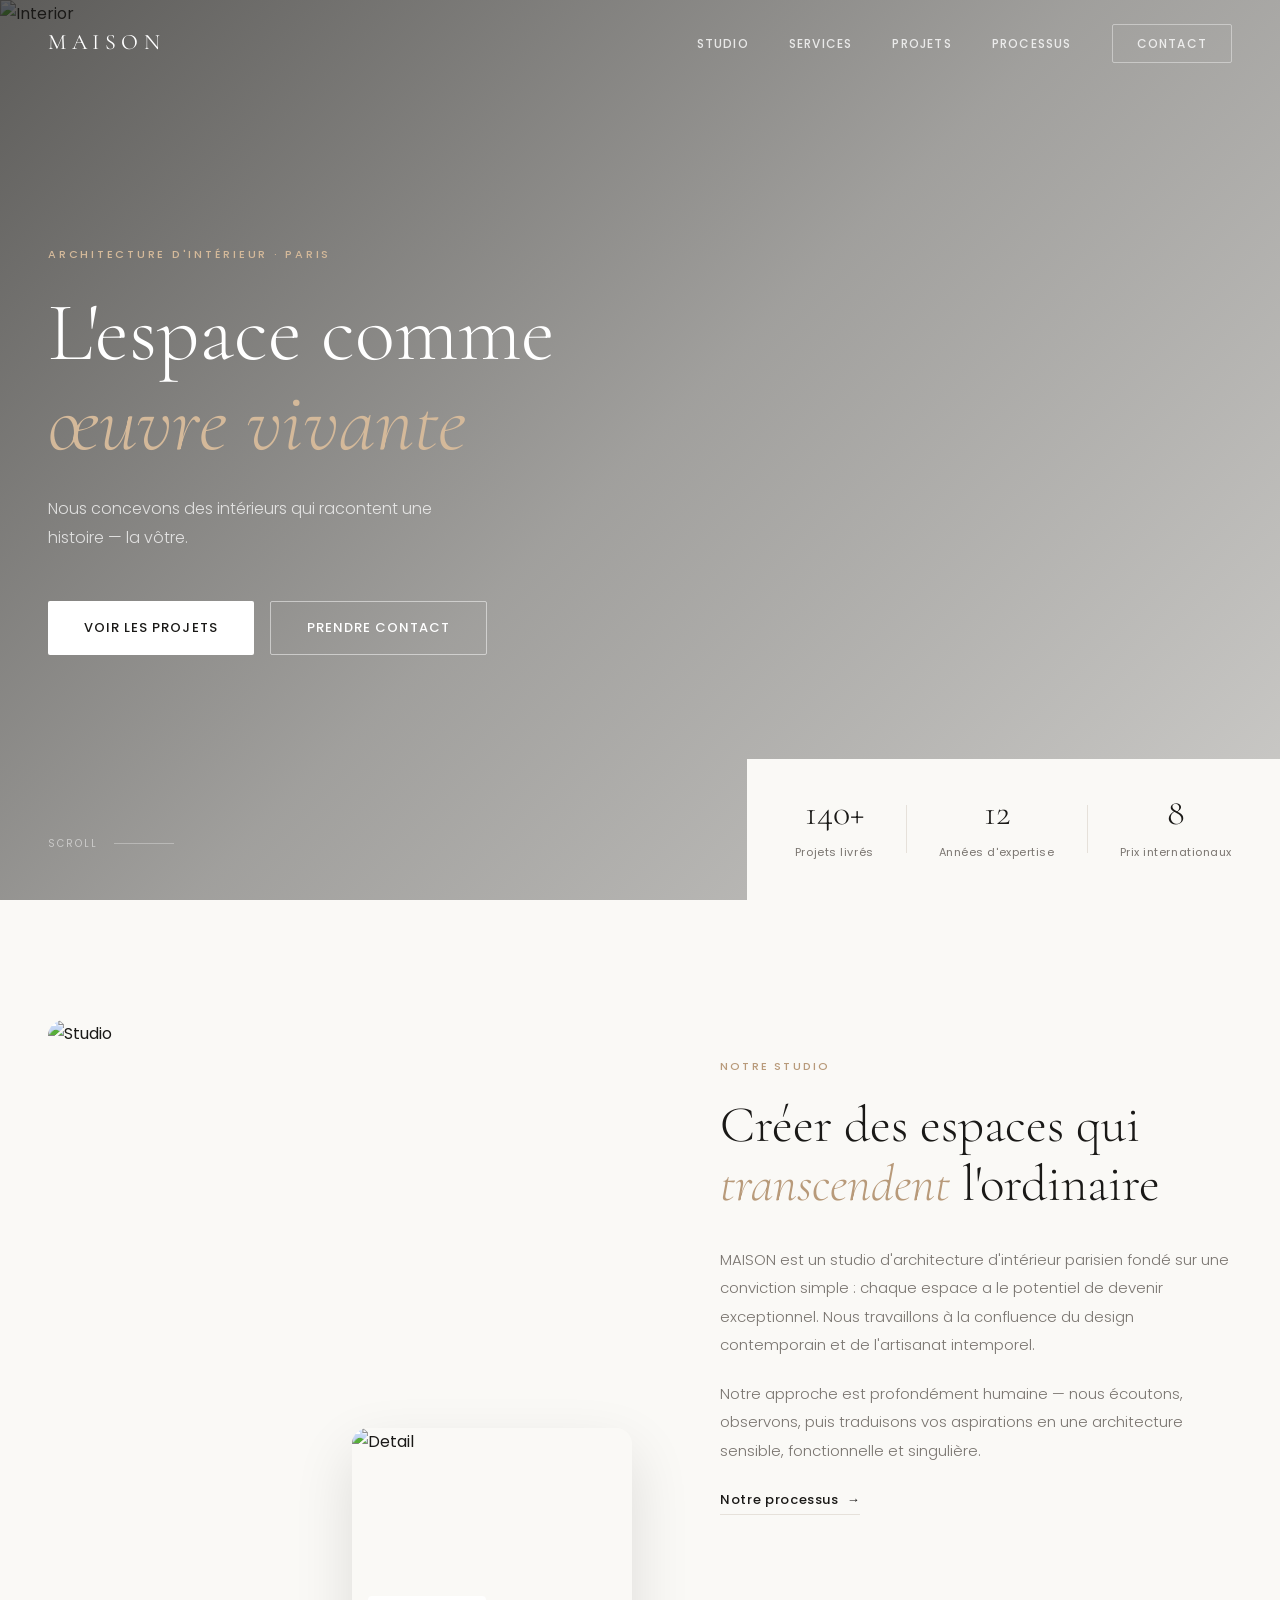
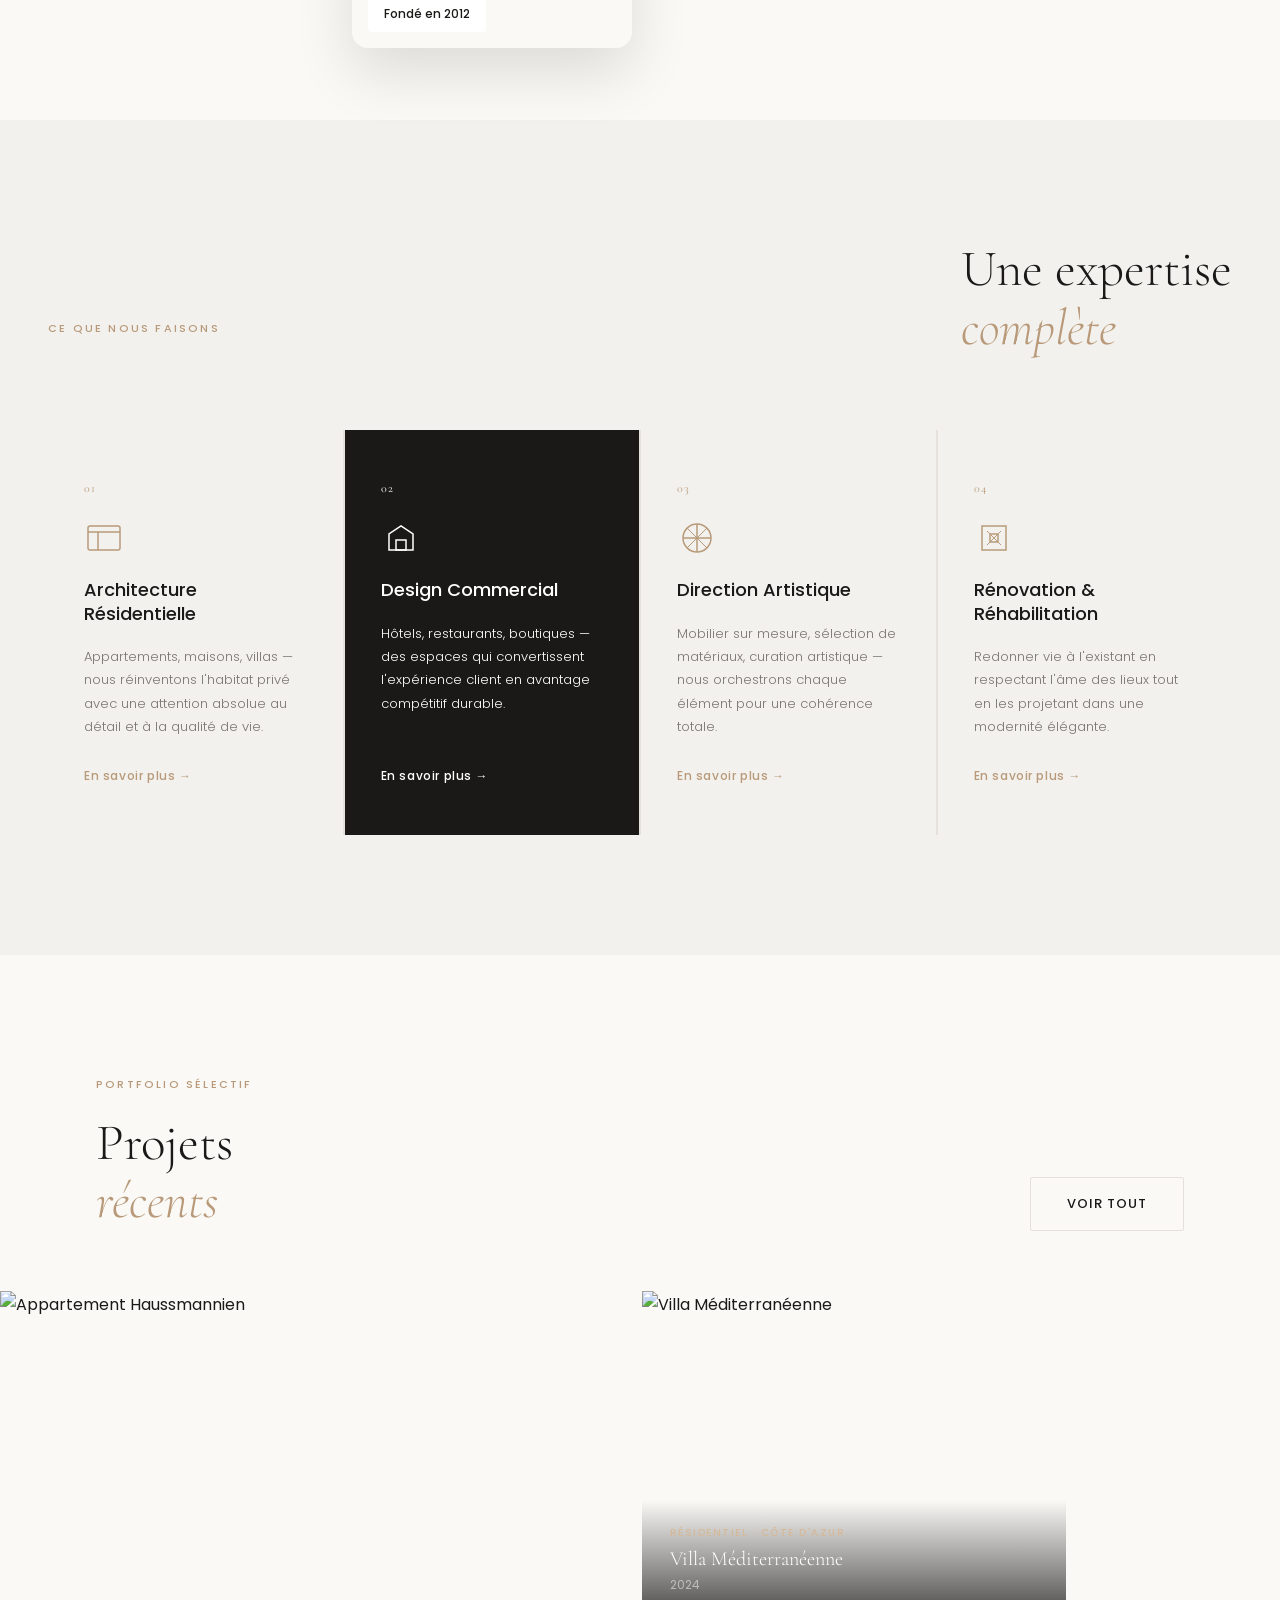
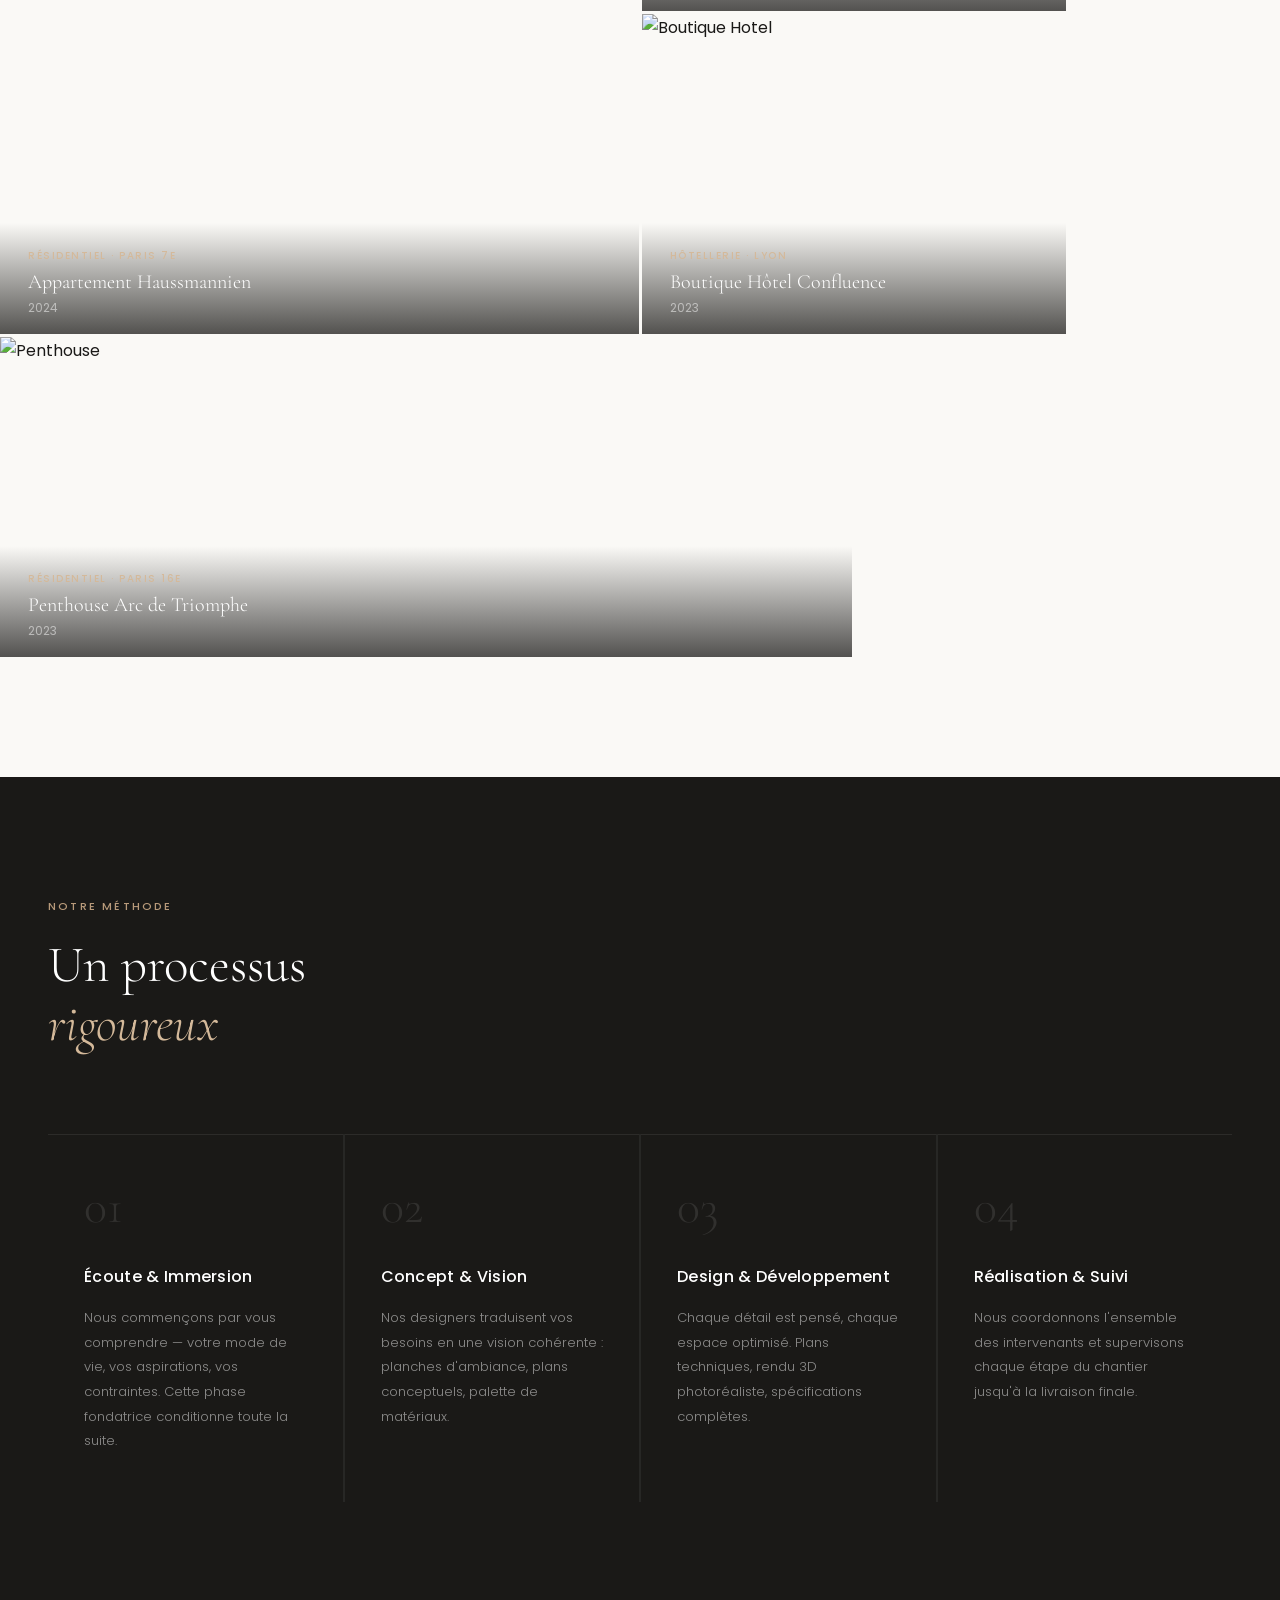
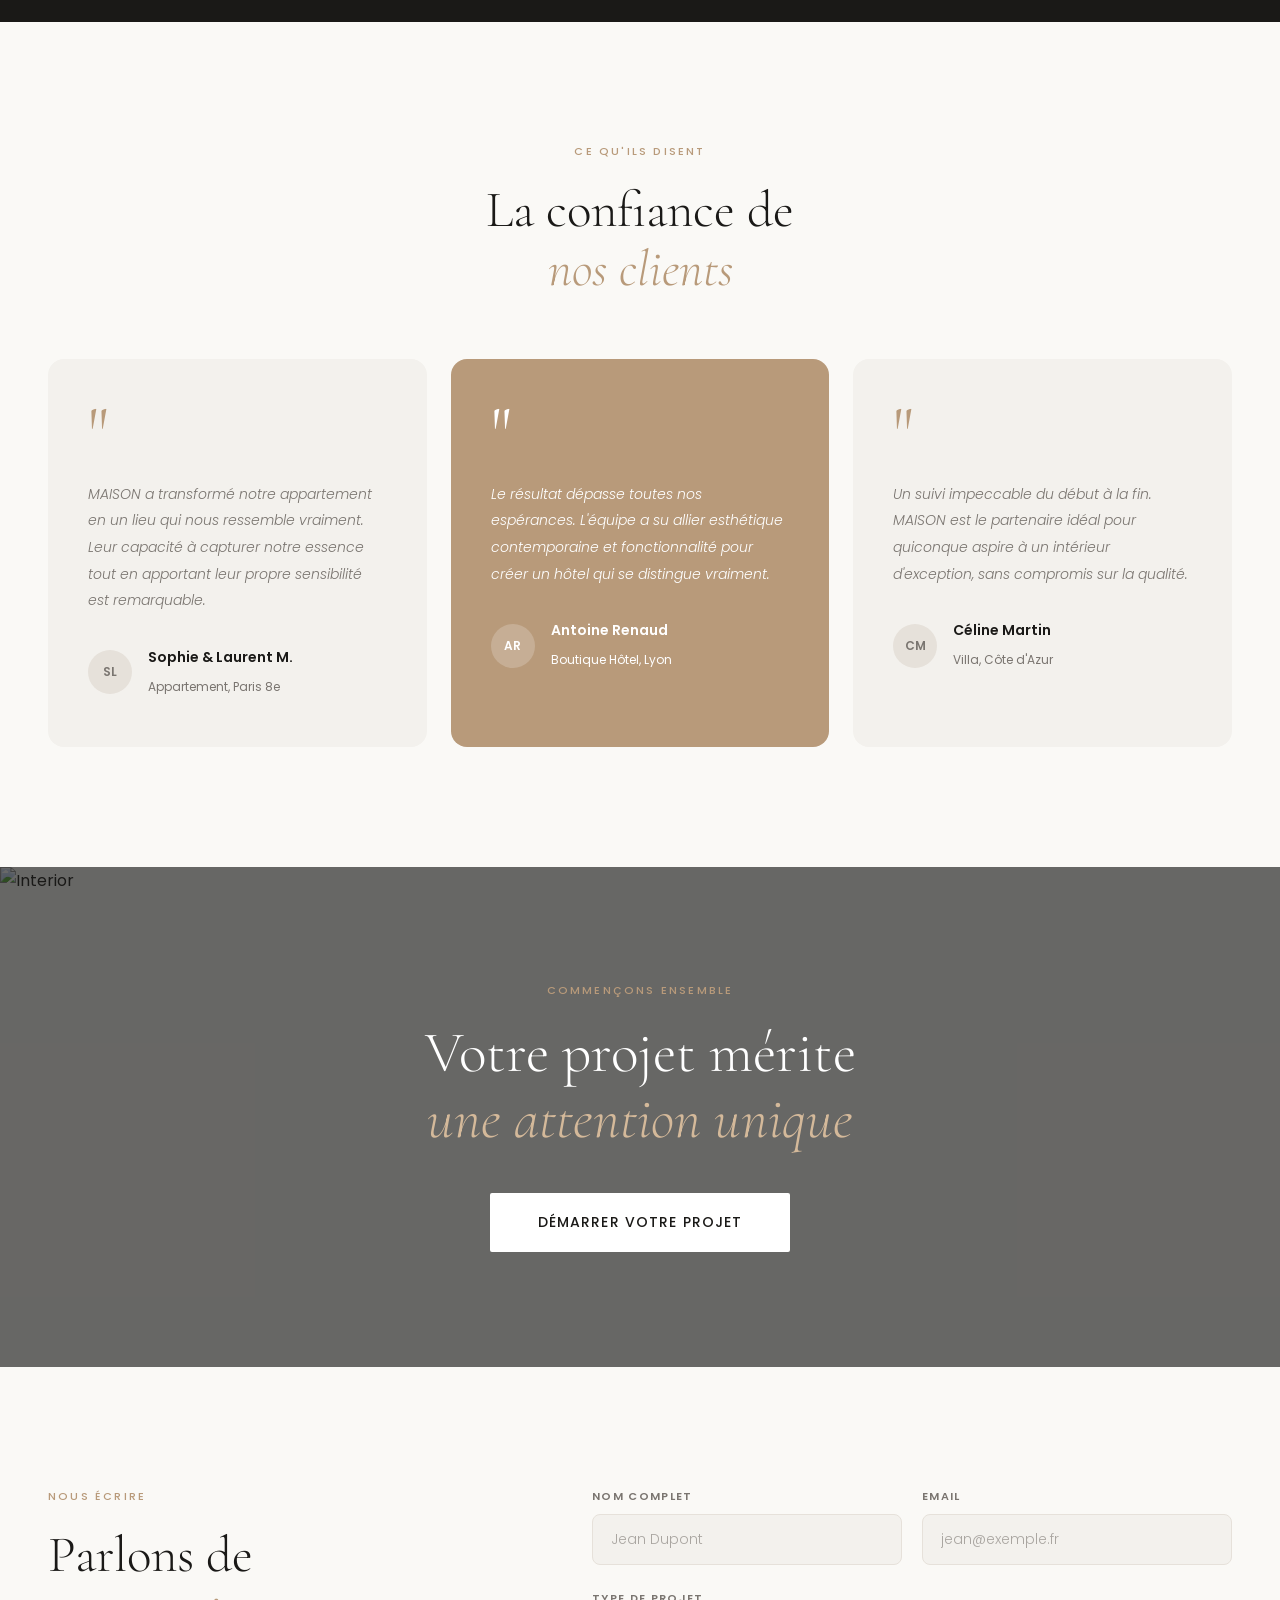
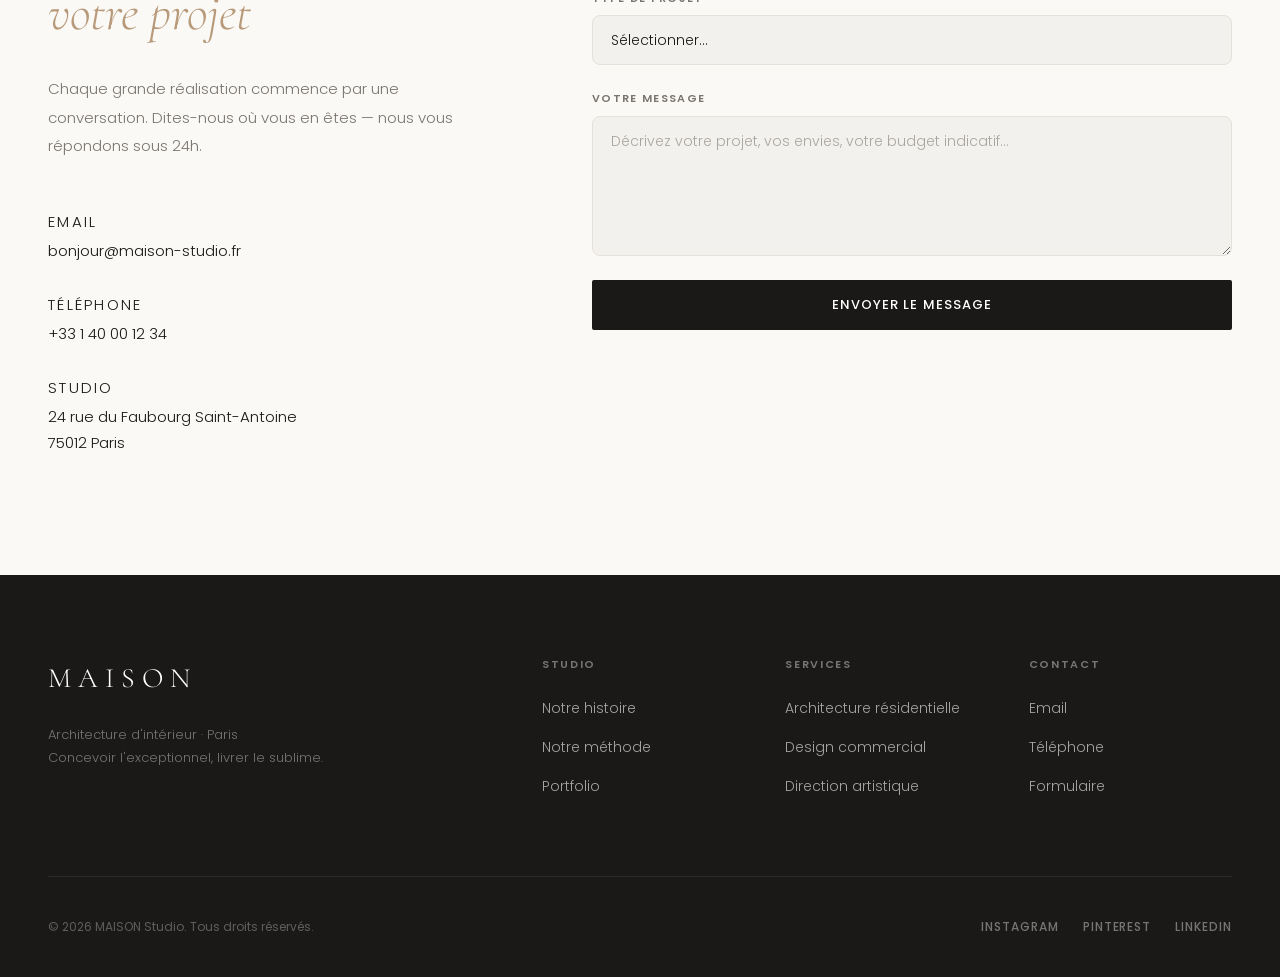
==== index.html @ 8d66dd9d "feat: création site web architecture d'intérieur MAISON Site complet avec design épuré, palette chau" ====
<!DOCTYPE html>
<html lang="fr">
<head>
  <meta charset="UTF-8" />
  <meta name="viewport" content="width=device-width, initial-scale=1.0" />
  <title>MAISON — Architecture d'Intérieur</title>
  <link rel="preconnect" href="https://fonts.googleapis.com" />
  <link rel="preconnect" href="https://fonts.gstatic.com" crossorigin />
  <link href="https://fonts.googleapis.com/css2?family=Poppins:ital,wght@0,300;0,400;0,500;0,600;1,300;1,400&family=Cormorant+Garamond:ital,wght@0,300;0,400;1,300;1,400&display=swap" rel="stylesheet" />
  <link rel="stylesheet" href="style.css" />
</head>
<body>

  <!-- NAVIGATION -->
  <nav class="nav" id="nav">
    <div class="nav__logo">MAISON</div>
    <ul class="nav__links">
      <li><a href="#about">Studio</a></li>
      <li><a href="#services">Services</a></li>
      <li><a href="#projects">Projets</a></li>
      <li><a href="#process">Processus</a></li>
      <li><a href="#contact" class="nav__cta">Contact</a></li>
    </ul>
    <button class="nav__burger" id="burger" aria-label="Menu">
      <span></span><span></span>
    </button>
  </nav>

  <!-- MOBILE MENU -->
  <div class="mobile-menu" id="mobileMenu">
    <ul>
      <li><a href="#about" class="mobile-link">Studio</a></li>
      <li><a href="#services" class="mobile-link">Services</a></li>
      <li><a href="#projects" class="mobile-link">Projets</a></li>
      <li><a href="#process" class="mobile-link">Processus</a></li>
      <li><a href="#contact" class="mobile-link">Contact</a></li>
    </ul>
  </div>

  <!-- HERO -->
  <section class="hero" id="hero">
    <div class="hero__bg">
      <div class="hero__overlay"></div>
      <img src="https://images.unsplash.com/photo-1616486338812-3dadae4b4ace?w=1800&q=80" alt="Interior" class="hero__img" />
    </div>
    <div class="hero__content">
      <p class="hero__eyebrow">Architecture d'Intérieur · Paris</p>
      <h1 class="hero__title">
        L'espace comme<br />
        <em>œuvre vivante</em>
      </h1>
      <p class="hero__sub">Nous concevons des intérieurs qui racontent une histoire — la vôtre.</p>
      <div class="hero__actions">
        <a href="#projects" class="btn btn--light">Voir les projets</a>
        <a href="#contact" class="btn btn--ghost">Prendre contact</a>
      </div>
    </div>
    <div class="hero__scroll">
      <span>Scroll</span>
      <div class="hero__scroll-line"></div>
    </div>
    <div class="hero__stats">
      <div class="stat">
        <span class="stat__num">140+</span>
        <span class="stat__label">Projets livrés</span>
      </div>
      <div class="stat__divider"></div>
      <div class="stat">
        <span class="stat__num">12</span>
        <span class="stat__label">Années d'expertise</span>
      </div>
      <div class="stat__divider"></div>
      <div class="stat">
        <span class="stat__num">8</span>
        <span class="stat__label">Prix internationaux</span>
      </div>
    </div>
  </section>

  <!-- ABOUT -->
  <section class="about section" id="about">
    <div class="container">
      <div class="about__grid">
        <div class="about__images">
          <div class="about__img-main">
            <img src="https://images.unsplash.com/photo-1586023492125-27b2c045efd7?w=900&q=80" alt="Studio" />
          </div>
          <div class="about__img-accent">
            <img src="https://images.unsplash.com/photo-1600210492486-724fe5c67fb0?w=600&q=80" alt="Detail" />
            <div class="about__tag">Fondé en 2012</div>
          </div>
        </div>
        <div class="about__text">
          <p class="section__eyebrow">Notre studio</p>
          <h2 class="section__title">Créer des espaces qui<br /><em>transcendent</em> l'ordinaire</h2>
          <p class="about__body">
            MAISON est un studio d'architecture d'intérieur parisien fondé sur une conviction simple : chaque espace a le potentiel de devenir exceptionnel. Nous travaillons à la confluence du design contemporain et de l'artisanat intemporel.
          </p>
          <p class="about__body">
            Notre approche est profondément humaine — nous écoutons, observons, puis traduisons vos aspirations en une architecture sensible, fonctionnelle et singulière.
          </p>
          <a href="#process" class="link-arrow">Notre processus <span>→</span></a>
        </div>
      </div>
    </div>
  </section>

  <!-- SERVICES -->
  <section class="services section" id="services">
    <div class="container">
      <div class="services__header">
        <p class="section__eyebrow">Ce que nous faisons</p>
        <h2 class="section__title">Une expertise<br /><em>complète</em></h2>
      </div>
      <div class="services__grid">

        <div class="service-card">
          <div class="service-card__num">01</div>
          <div class="service-card__icon">
            <svg viewBox="0 0 40 40" fill="none"><rect x="4" y="8" width="32" height="24" rx="2" stroke="currentColor" stroke-width="1.5"/><path d="M4 14h32" stroke="currentColor" stroke-width="1.5"/><path d="M14 14v18" stroke="currentColor" stroke-width="1.5"/></svg>
          </div>
          <h3 class="service-card__title">Architecture Résidentielle</h3>
          <p class="service-card__desc">Appartements, maisons, villas — nous réinventons l'habitat privé avec une attention absolue au détail et à la qualité de vie.</p>
          <a href="#contact" class="service-card__link">En savoir plus →</a>
        </div>

        <div class="service-card service-card--accent">
          <div class="service-card__num">02</div>
          <div class="service-card__icon">
            <svg viewBox="0 0 40 40" fill="none"><path d="M8 32V16l12-8 12 8v16H8z" stroke="currentColor" stroke-width="1.5"/><rect x="15" y="22" width="10" height="10" stroke="currentColor" stroke-width="1.5"/></svg>
          </div>
          <h3 class="service-card__title">Design Commercial</h3>
          <p class="service-card__desc">Hôtels, restaurants, boutiques — des espaces qui convertissent l'expérience client en avantage compétitif durable.</p>
          <a href="#contact" class="service-card__link">En savoir plus →</a>
        </div>

        <div class="service-card">
          <div class="service-card__num">03</div>
          <div class="service-card__icon">
            <svg viewBox="0 0 40 40" fill="none"><circle cx="20" cy="20" r="14" stroke="currentColor" stroke-width="1.5"/><path d="M20 6v28M6 20h28" stroke="currentColor" stroke-width="1.5"/><path d="M10.2 10.2l19.6 19.6M29.8 10.2L10.2 29.8" stroke="currentColor" stroke-width="1"/></svg>
          </div>
          <h3 class="service-card__title">Direction Artistique</h3>
          <p class="service-card__desc">Mobilier sur mesure, sélection de matériaux, curation artistique — nous orchestrons chaque élément pour une cohérence totale.</p>
          <a href="#contact" class="service-card__link">En savoir plus →</a>
        </div>

        <div class="service-card">
          <div class="service-card__num">04</div>
          <div class="service-card__icon">
            <svg viewBox="0 0 40 40" fill="none"><path d="M8 8h24v24H8z" stroke="currentColor" stroke-width="1.5"/><path d="M13 13l14 14M27 13L13 27" stroke="currentColor" stroke-width="1"/><rect x="16" y="16" width="8" height="8" stroke="currentColor" stroke-width="1.5"/></svg>
          </div>
          <h3 class="service-card__title">Rénovation & Réhabilitation</h3>
          <p class="service-card__desc">Redonner vie à l'existant en respectant l'âme des lieux tout en les projetant dans une modernité élégante.</p>
          <a href="#contact" class="service-card__link">En savoir plus →</a>
        </div>

      </div>
    </div>
  </section>

  <!-- PROJECTS -->
  <section class="projects section" id="projects">
    <div class="container">
      <div class="projects__header">
        <div>
          <p class="section__eyebrow">Portfolio sélectif</p>
          <h2 class="section__title">Projets<br /><em>récents</em></h2>
        </div>
        <a href="#contact" class="btn btn--outline">Voir tout</a>
      </div>
    </div>

    <div class="projects__grid">

      <div class="project-card project-card--large">
        <div class="project-card__img-wrap">
          <img src="https://images.unsplash.com/photo-1600607687939-ce8a6c25118c?w=1200&q=80" alt="Appartement Haussmannien" />
        </div>
        <div class="project-card__info">
          <span class="project-card__cat">Résidentiel · Paris 7e</span>
          <h3 class="project-card__title">Appartement Haussmannien</h3>
          <p class="project-card__year">2024</p>
        </div>
        <a href="#" class="project-card__overlay">
          <span>Voir le projet</span>
          <svg width="20" height="20" viewBox="0 0 20 20" fill="none"><path d="M4 10h12M10 4l6 6-6 6" stroke="currentColor" stroke-width="1.5" stroke-linecap="round"/></svg>
        </a>
      </div>

      <div class="project-card">
        <div class="project-card__img-wrap">
          <img src="https://images.unsplash.com/photo-1631679706909-1844bbd07221?w=800&q=80" alt="Villa Méditerranéenne" />
        </div>
        <div class="project-card__info">
          <span class="project-card__cat">Résidentiel · Côte d'Azur</span>
          <h3 class="project-card__title">Villa Méditerranéenne</h3>
          <p class="project-card__year">2024</p>
        </div>
        <a href="#" class="project-card__overlay">
          <span>Voir le projet</span>
          <svg width="20" height="20" viewBox="0 0 20 20" fill="none"><path d="M4 10h12M10 4l6 6-6 6" stroke="currentColor" stroke-width="1.5" stroke-linecap="round"/></svg>
        </a>
      </div>

      <div class="project-card">
        <div class="project-card__img-wrap">
          <img src="https://images.unsplash.com/photo-1560448204-e02f11c3d0e2?w=800&q=80" alt="Boutique Hotel" />
        </div>
        <div class="project-card__info">
          <span class="project-card__cat">Hôtellerie · Lyon</span>
          <h3 class="project-card__title">Boutique Hôtel Confluence</h3>
          <p class="project-card__year">2023</p>
        </div>
        <a href="#" class="project-card__overlay">
          <span>Voir le projet</span>
          <svg width="20" height="20" viewBox="0 0 20 20" fill="none"><path d="M4 10h12M10 4l6 6-6 6" stroke="currentColor" stroke-width="1.5" stroke-linecap="round"/></svg>
        </a>
      </div>

      <div class="project-card project-card--wide">
        <div class="project-card__img-wrap">
          <img src="https://images.unsplash.com/photo-1618221195710-dd6b41faaea6?w=1400&q=80" alt="Penthouse" />
        </div>
        <div class="project-card__info">
          <span class="project-card__cat">Résidentiel · Paris 16e</span>
          <h3 class="project-card__title">Penthouse Arc de Triomphe</h3>
          <p class="project-card__year">2023</p>
        </div>
        <a href="#" class="project-card__overlay">
          <span>Voir le projet</span>
          <svg width="20" height="20" viewBox="0 0 20 20" fill="none"><path d="M4 10h12M10 4l6 6-6 6" stroke="currentColor" stroke-width="1.5" stroke-linecap="round"/></svg>
        </a>
      </div>

    </div>
  </section>

  <!-- PROCESS -->
  <section class="process section" id="process">
    <div class="container">
      <div class="process__header">
        <p class="section__eyebrow">Notre méthode</p>
        <h2 class="section__title">Un processus<br /><em>rigoureux</em></h2>
      </div>
      <div class="process__steps">

        <div class="process-step">
          <div class="process-step__num">01</div>
          <div class="process-step__content">
            <h3>Écoute & Immersion</h3>
            <p>Nous commençons par vous comprendre — votre mode de vie, vos aspirations, vos contraintes. Cette phase fondatrice conditionne toute la suite.</p>
          </div>
        </div>

        <div class="process-step">
          <div class="process-step__num">02</div>
          <div class="process-step__content">
            <h3>Concept & Vision</h3>
            <p>Nos designers traduisent vos besoins en une vision cohérente : planches d'ambiance, plans conceptuels, palette de matériaux.</p>
          </div>
        </div>

        <div class="process-step">
          <div class="process-step__num">03</div>
          <div class="process-step__content">
            <h3>Design & Développement</h3>
            <p>Chaque détail est pensé, chaque espace optimisé. Plans techniques, rendu 3D photoréaliste, spécifications complètes.</p>
          </div>
        </div>

        <div class="process-step">
          <div class="process-step__num">04</div>
          <div class="process-step__content">
            <h3>Réalisation & Suivi</h3>
            <p>Nous coordonnons l'ensemble des intervenants et supervisons chaque étape du chantier jusqu'à la livraison finale.</p>
          </div>
        </div>

      </div>
    </div>
  </section>

  <!-- TESTIMONIALS -->
  <section class="testimonials section" id="testimonials">
    <div class="container">
      <p class="section__eyebrow" style="text-align:center">Ce qu'ils disent</p>
      <h2 class="section__title" style="text-align:center">La confiance de<br /><em>nos clients</em></h2>
      <div class="testimonials__grid">

        <div class="testimonial">
          <div class="testimonial__quote">"</div>
          <p class="testimonial__text">MAISON a transformé notre appartement en un lieu qui nous ressemble vraiment. Leur capacité à capturer notre essence tout en apportant leur propre sensibilité est remarquable.</p>
          <div class="testimonial__author">
            <div class="testimonial__avatar">SL</div>
            <div>
              <strong>Sophie & Laurent M.</strong>
              <span>Appartement, Paris 8e</span>
            </div>
          </div>
        </div>

        <div class="testimonial testimonial--accent">
          <div class="testimonial__quote">"</div>
          <p class="testimonial__text">Le résultat dépasse toutes nos espérances. L'équipe a su allier esthétique contemporaine et fonctionnalité pour créer un hôtel qui se distingue vraiment.</p>
          <div class="testimonial__author">
            <div class="testimonial__avatar">AR</div>
            <div>
              <strong>Antoine Renaud</strong>
              <span>Boutique Hôtel, Lyon</span>
            </div>
          </div>
        </div>

        <div class="testimonial">
          <div class="testimonial__quote">"</div>
          <p class="testimonial__text">Un suivi impeccable du début à la fin. MAISON est le partenaire idéal pour quiconque aspire à un intérieur d'exception, sans compromis sur la qualité.</p>
          <div class="testimonial__author">
            <div class="testimonial__avatar">CM</div>
            <div>
              <strong>Céline Martin</strong>
              <span>Villa, Côte d'Azur</span>
            </div>
          </div>
        </div>

      </div>
    </div>
  </section>

  <!-- CTA BANNER -->
  <section class="cta-banner">
    <div class="cta-banner__bg">
      <img src="https://images.unsplash.com/photo-1600585154526-990dced4db0d?w=1800&q=80" alt="Interior" />
      <div class="cta-banner__overlay"></div>
    </div>
    <div class="cta-banner__content">
      <p class="section__eyebrow" style="color: var(--accent)">Commençons ensemble</p>
      <h2>Votre projet mérite<br /><em>une attention unique</em></h2>
      <a href="#contact" class="btn btn--light btn--lg">Démarrer votre projet</a>
    </div>
  </section>

  <!-- CONTACT -->
  <section class="contact section" id="contact">
    <div class="container">
      <div class="contact__grid">
        <div class="contact__info">
          <p class="section__eyebrow">Nous écrire</p>
          <h2 class="section__title">Parlons de<br /><em>votre projet</em></h2>
          <p class="contact__body">Chaque grande réalisation commence par une conversation. Dites-nous où vous en êtes — nous vous répondons sous 24h.</p>
          <div class="contact__details">
            <div class="contact__detail">
              <span class="contact__detail-label">Email</span>
              <a href="mailto:bonjour@maison-studio.fr">bonjour@maison-studio.fr</a>
            </div>
            <div class="contact__detail">
              <span class="contact__detail-label">Téléphone</span>
              <a href="tel:+33140001234">+33 1 40 00 12 34</a>
            </div>
            <div class="contact__detail">
              <span class="contact__detail-label">Studio</span>
              <span>24 rue du Faubourg Saint-Antoine<br />75012 Paris</span>
            </div>
          </div>
        </div>
        <form class="contact__form" id="contactForm">
          <div class="form__row">
            <div class="form__group">
              <label for="name">Nom complet</label>
              <input type="text" id="name" placeholder="Jean Dupont" />
            </div>
            <div class="form__group">
              <label for="email">Email</label>
              <input type="email" id="email" placeholder="jean@exemple.fr" />
            </div>
          </div>
          <div class="form__group">
            <label for="project">Type de projet</label>
            <select id="project">
              <option value="" disabled selected>Sélectionner…</option>
              <option>Résidentiel — Appartement</option>
              <option>Résidentiel — Maison / Villa</option>
              <option>Commercial — Hôtel / Restaurant</option>
              <option>Commercial — Boutique / Bureau</option>
              <option>Autre</option>
            </select>
          </div>
          <div class="form__group">
            <label for="message">Votre message</label>
            <textarea id="message" rows="5" placeholder="Décrivez votre projet, vos envies, votre budget indicatif…"></textarea>
          </div>
          <button type="submit" class="btn btn--dark btn--full">Envoyer le message</button>
        </form>
      </div>
    </div>
  </section>

  <!-- FOOTER -->
  <footer class="footer">
    <div class="container">
      <div class="footer__top">
        <div class="footer__brand">
          <div class="footer__logo">MAISON</div>
          <p>Architecture d'intérieur · Paris<br />Concevoir l'exceptionnel, livrer le sublime.</p>
        </div>
        <div class="footer__nav">
          <div class="footer__col">
            <h4>Studio</h4>
            <ul>
              <li><a href="#about">Notre histoire</a></li>
              <li><a href="#process">Notre méthode</a></li>
              <li><a href="#projects">Portfolio</a></li>
            </ul>
          </div>
          <div class="footer__col">
            <h4>Services</h4>
            <ul>
              <li><a href="#services">Architecture résidentielle</a></li>
              <li><a href="#services">Design commercial</a></li>
              <li><a href="#services">Direction artistique</a></li>
            </ul>
          </div>
          <div class="footer__col">
            <h4>Contact</h4>
            <ul>
              <li><a href="mailto:bonjour@maison-studio.fr">Email</a></li>
              <li><a href="tel:+33140001234">Téléphone</a></li>
              <li><a href="#contact">Formulaire</a></li>
            </ul>
          </div>
        </div>
      </div>
      <div class="footer__bottom">
        <p>© 2026 MAISON Studio. Tous droits réservés.</p>
        <div class="footer__socials">
          <a href="#" aria-label="Instagram">Instagram</a>
          <a href="#" aria-label="Pinterest">Pinterest</a>
          <a href="#" aria-label="LinkedIn">LinkedIn</a>
        </div>
      </div>
    </div>
  </footer>

  <script src="script.js"></script>
</body>
</html>
---- style.css ----
/* ============================
   VARIABLES & RESET
   ============================ */
:root {
  --bg:        #FAF9F6;
  --bg-dark:   #1A1917;
  --bg-card:   #F3F1ED;
  --text:      #1A1917;
  --text-muted:#7A7570;
  --accent:    #B89A7A;
  --accent-2:  #D4B99A;
  --border:    #E6E1DA;
  --white:     #FFFFFF;

  --font-body: 'Poppins', sans-serif;
  --font-serif:'Cormorant Garamond', Georgia, serif;

  --r-sm:   8px;
  --r-md:   16px;
  --r-lg:   24px;

  --ease-out: cubic-bezier(0.22, 1, 0.36, 1);
}

*, *::before, *::after { box-sizing: border-box; margin: 0; padding: 0; }

html { scroll-behavior: smooth; font-size: 16px; }

body {
  font-family: var(--font-body);
  background: var(--bg);
  color: var(--text);
  line-height: 1.7;
  overflow-x: hidden;
}

img { display: block; width: 100%; height: 100%; object-fit: cover; }
a { text-decoration: none; color: inherit; }
ul { list-style: none; }
button { cursor: pointer; border: none; background: none; font-family: inherit; }

.container {
  max-width: 1280px;
  margin: 0 auto;
  padding: 0 48px;
}

.section { padding: 120px 0; }

/* ============================
   TYPOGRAPHY
   ============================ */
.section__eyebrow {
  font-size: 11px;
  font-weight: 500;
  letter-spacing: 0.2em;
  text-transform: uppercase;
  color: var(--accent);
  margin-bottom: 20px;
}

.section__title {
  font-family: var(--font-serif);
  font-size: clamp(36px, 4vw, 58px);
  font-weight: 300;
  line-height: 1.15;
  color: var(--text);
  margin-bottom: 32px;
}

.section__title em {
  font-style: italic;
  color: var(--accent);
}

/* ============================
   BUTTONS
   ============================ */
.btn {
  display: inline-flex;
  align-items: center;
  gap: 10px;
  padding: 15px 36px;
  font-size: 13px;
  font-weight: 500;
  letter-spacing: 0.08em;
  text-transform: uppercase;
  border-radius: 2px;
  transition: all 0.3s var(--ease-out);
}

.btn--light {
  background: var(--white);
  color: var(--text);
}
.btn--light:hover { background: var(--accent); color: var(--white); }

.btn--ghost {
  background: transparent;
  color: var(--white);
  border: 1px solid rgba(255,255,255,0.5);
}
.btn--ghost:hover { border-color: var(--white); background: rgba(255,255,255,0.08); }

.btn--outline {
  background: transparent;
  color: var(--text);
  border: 1px solid var(--border);
}
.btn--outline:hover { border-color: var(--accent); color: var(--accent); }

.btn--dark {
  background: var(--text);
  color: var(--white);
}
.btn--dark:hover { background: var(--accent); }

.btn--full { width: 100%; justify-content: center; }
.btn--lg { padding: 18px 48px; font-size: 14px; }

.link-arrow {
  display: inline-flex;
  align-items: center;
  gap: 8px;
  font-size: 13px;
  font-weight: 500;
  letter-spacing: 0.05em;
  color: var(--text);
  border-bottom: 1px solid var(--border);
  padding-bottom: 2px;
  transition: all 0.3s;
}
.link-arrow:hover { color: var(--accent); border-color: var(--accent); gap: 14px; }
.link-arrow span { transition: transform 0.3s; }
.link-arrow:hover span { transform: translateX(4px); }

/* ============================
   NAVIGATION
   ============================ */
.nav {
  position: fixed;
  top: 0; left: 0; right: 0;
  z-index: 100;
  display: flex;
  align-items: center;
  justify-content: space-between;
  padding: 24px 48px;
  transition: all 0.4s var(--ease-out);
}

.nav.scrolled {
  background: rgba(250, 249, 246, 0.95);
  backdrop-filter: blur(20px);
  padding: 16px 48px;
  box-shadow: 0 1px 0 var(--border);
}

.nav__logo {
  font-family: var(--font-serif);
  font-size: 22px;
  font-weight: 400;
  letter-spacing: 0.25em;
  color: var(--white);
  transition: color 0.4s;
}
.nav.scrolled .nav__logo { color: var(--text); }

.nav__links {
  display: flex;
  align-items: center;
  gap: 40px;
}

.nav__links a {
  font-size: 12px;
  font-weight: 500;
  letter-spacing: 0.1em;
  text-transform: uppercase;
  color: rgba(255,255,255,0.8);
  transition: color 0.3s;
  position: relative;
}
.nav__links a::after {
  content: '';
  position: absolute;
  bottom: -3px; left: 0;
  width: 0; height: 1px;
  background: var(--accent);
  transition: width 0.3s;
}
.nav__links a:hover::after { width: 100%; }
.nav__links a:hover { color: var(--white); }

.nav.scrolled .nav__links a { color: var(--text-muted); }
.nav.scrolled .nav__links a:hover { color: var(--text); }

.nav__cta {
  padding: 10px 24px;
  border: 1px solid rgba(255,255,255,0.4);
  border-radius: 2px !important;
}
.nav.scrolled .nav__cta {
  border-color: var(--border);
  color: var(--text) !important;
}
.nav__cta:hover { background: rgba(255,255,255,0.1); }
.nav.scrolled .nav__cta:hover { background: var(--accent) !important; color: var(--white) !important; border-color: var(--accent) !important; }

.nav__burger {
  display: none;
  flex-direction: column;
  gap: 6px;
  width: 28px;
}
.nav__burger span {
  display: block;
  height: 1px;
  background: var(--white);
  transition: all 0.3s;
}
.nav.scrolled .nav__burger span { background: var(--text); }
.nav__burger.active span:first-child { transform: translateY(7px) rotate(45deg); }
.nav__burger.active span:last-child  { transform: translateY(-7px) rotate(-45deg); }

/* Mobile Menu */
.mobile-menu {
  position: fixed;
  inset: 0;
  background: var(--bg);
  z-index: 99;
  display: flex;
  align-items: center;
  justify-content: center;
  opacity: 0;
  pointer-events: none;
  transition: opacity 0.4s;
}
.mobile-menu.open { opacity: 1; pointer-events: all; }
.mobile-menu ul { text-align: center; }
.mobile-menu li { margin: 24px 0; overflow: hidden; }
.mobile-menu a {
  font-family: var(--font-serif);
  font-size: clamp(32px, 6vw, 52px);
  font-weight: 300;
  color: var(--text);
  transition: color 0.3s;
}
.mobile-menu a:hover { color: var(--accent); }

/* ============================
   HERO
   ============================ */
.hero {
  position: relative;
  height: 100vh;
  min-height: 700px;
  display: flex;
  align-items: center;
  overflow: hidden;
}

.hero__bg {
  position: absolute;
  inset: 0;
}
.hero__img {
  object-position: center 40%;
}
.hero__overlay {
  position: absolute;
  inset: 0;
  background: linear-gradient(
    135deg,
    rgba(26,25,23,0.7) 0%,
    rgba(26,25,23,0.4) 50%,
    rgba(26,25,23,0.2) 100%
  );
  z-index: 1;
}

.hero__content {
  position: relative;
  z-index: 2;
  padding: 0 48px;
  max-width: 760px;
}

.hero__eyebrow {
  font-size: 11px;
  font-weight: 500;
  letter-spacing: 0.25em;
  text-transform: uppercase;
  color: var(--accent-2);
  margin-bottom: 24px;
}

.hero__title {
  font-family: var(--font-serif);
  font-size: clamp(52px, 6.5vw, 90px);
  font-weight: 300;
  line-height: 1.08;
  color: var(--white);
  margin-bottom: 28px;
}
.hero__title em {
  font-style: italic;
  color: var(--accent-2);
}

.hero__sub {
  font-size: 16px;
  font-weight: 300;
  color: rgba(255,255,255,0.75);
  max-width: 420px;
  margin-bottom: 48px;
  line-height: 1.8;
}

.hero__actions {
  display: flex;
  gap: 16px;
  flex-wrap: wrap;
}

.hero__scroll {
  position: absolute;
  bottom: 48px;
  left: 48px;
  z-index: 2;
  display: flex;
  align-items: center;
  gap: 16px;
  color: rgba(255,255,255,0.5);
  font-size: 10px;
  letter-spacing: 0.2em;
  text-transform: uppercase;
}
.hero__scroll-line {
  width: 60px;
  height: 1px;
  background: rgba(255,255,255,0.3);
  position: relative;
  overflow: hidden;
}
.hero__scroll-line::after {
  content: '';
  position: absolute;
  top: 0; left: -100%;
  width: 100%; height: 100%;
  background: var(--accent-2);
  animation: scrollLine 2s ease-in-out infinite;
}
@keyframes scrollLine {
  0%   { left: -100%; }
  50%  { left: 0; }
  100% { left: 100%; }
}

.hero__stats {
  position: absolute;
  bottom: 0;
  right: 0;
  z-index: 2;
  background: var(--bg);
  padding: 36px 48px;
  display: flex;
  align-items: center;
  gap: 32px;
}
.stat { text-align: center; }
.stat__num {
  display: block;
  font-family: var(--font-serif);
  font-size: 36px;
  font-weight: 300;
  color: var(--text);
  line-height: 1;
  margin-bottom: 6px;
}
.stat__label {
  font-size: 11px;
  color: var(--text-muted);
  letter-spacing: 0.05em;
}
.stat__divider {
  width: 1px;
  height: 48px;
  background: var(--border);
}

/* ============================
   ABOUT
   ============================ */
.about__grid {
  display: grid;
  grid-template-columns: 1fr 1fr;
  gap: 80px;
  align-items: center;
}

.about__images {
  position: relative;
}
.about__img-main {
  height: 580px;
  border-radius: var(--r-md);
  overflow: hidden;
}
.about__img-accent {
  position: absolute;
  bottom: -48px;
  right: -32px;
  width: 280px;
  height: 220px;
  border-radius: var(--r-md);
  overflow: hidden;
  box-shadow: 0 24px 60px rgba(0,0,0,0.12);
}
.about__tag {
  position: absolute;
  bottom: 16px;
  left: 16px;
  background: var(--white);
  padding: 8px 16px;
  font-size: 12px;
  font-weight: 500;
  color: var(--text);
  border-radius: 4px;
}

.about__text { padding-left: 40px; padding-bottom: 48px; }
.about__body {
  font-size: 15px;
  font-weight: 300;
  color: var(--text-muted);
  line-height: 1.9;
  margin-bottom: 20px;
}

/* ============================
   SERVICES
   ============================ */
.services { background: var(--bg-card); }

.services__header {
  display: flex;
  align-items: flex-end;
  justify-content: space-between;
  margin-bottom: 72px;
  gap: 24px;
}
.services__header .section__title { margin-bottom: 0; }

.services__grid {
  display: grid;
  grid-template-columns: repeat(4, 1fr);
  gap: 2px;
  background: var(--border);
}

.service-card {
  background: var(--bg-card);
  padding: 48px 36px;
  display: flex;
  flex-direction: column;
  gap: 20px;
  transition: background 0.3s;
  position: relative;
  overflow: hidden;
}
.service-card::after {
  content: '';
  position: absolute;
  bottom: 0; left: 0;
  width: 0; height: 2px;
  background: var(--accent);
  transition: width 0.4s var(--ease-out);
}
.service-card:hover::after { width: 100%; }
.service-card:hover { background: var(--white); }
.service-card--accent { background: var(--text); }
.service-card--accent .service-card__num,
.service-card--accent .service-card__icon,
.service-card--accent .service-card__title,
.service-card--accent .service-card__desc,
.service-card--accent .service-card__link { color: var(--white) !important; }
.service-card--accent::after { background: var(--accent-2); }
.service-card--accent:hover { background: #2a2925; }

.service-card__num {
  font-family: var(--font-serif);
  font-size: 12px;
  font-weight: 400;
  color: var(--accent);
  letter-spacing: 0.1em;
}
.service-card__icon {
  width: 40px; height: 40px;
  color: var(--accent);
  flex-shrink: 0;
}
.service-card__title {
  font-size: 18px;
  font-weight: 500;
  color: var(--text);
  line-height: 1.3;
}
.service-card__desc {
  font-size: 13px;
  font-weight: 300;
  color: var(--text-muted);
  line-height: 1.8;
  flex: 1;
}
.service-card__link {
  font-size: 12px;
  font-weight: 500;
  color: var(--accent);
  letter-spacing: 0.05em;
  margin-top: 8px;
  transition: gap 0.3s;
}

/* ============================
   PROJECTS
   ============================ */
.projects__header {
  display: flex;
  align-items: flex-end;
  justify-content: space-between;
  margin-bottom: 60px;
  padding: 0 48px;
  gap: 24px;
}
.projects__header .section__title { margin-bottom: 0; }

.projects__grid {
  display: grid;
  grid-template-columns: repeat(12, 1fr);
  grid-auto-rows: 320px;
  gap: 3px;
}

.project-card {
  position: relative;
  overflow: hidden;
  cursor: pointer;
  grid-column: span 4;
}
.project-card--large { grid-column: span 6; grid-row: span 2; }
.project-card--wide  { grid-column: span 8; }

.project-card__img-wrap { width: 100%; height: 100%; }
.project-card__img-wrap img { transition: transform 0.7s var(--ease-out); }
.project-card:hover .project-card__img-wrap img { transform: scale(1.05); }

.project-card__info {
  position: absolute;
  bottom: 0; left: 0; right: 0;
  padding: 24px 28px;
  background: linear-gradient(to top, rgba(26,25,23,0.8) 0%, transparent 100%);
  transform: translateY(8px);
  transition: transform 0.4s var(--ease-out);
}
.project-card:hover .project-card__info { transform: translateY(0); }

.project-card__cat {
  display: block;
  font-size: 10px;
  font-weight: 500;
  letter-spacing: 0.15em;
  text-transform: uppercase;
  color: var(--accent-2);
  margin-bottom: 6px;
}
.project-card__title {
  font-family: var(--font-serif);
  font-size: 20px;
  font-weight: 300;
  color: var(--white);
  line-height: 1.2;
}
.project-card__year {
  font-size: 12px;
  color: rgba(255,255,255,0.5);
  margin-top: 4px;
}

.project-card__overlay {
  position: absolute;
  top: 24px; right: 24px;
  background: var(--white);
  padding: 10px 18px;
  border-radius: 2px;
  display: flex;
  align-items: center;
  gap: 10px;
  font-size: 12px;
  font-weight: 500;
  color: var(--text);
  opacity: 0;
  transform: translateY(-8px);
  transition: all 0.4s var(--ease-out);
}
.project-card:hover .project-card__overlay {
  opacity: 1;
  transform: translateY(0);
}

/* ============================
   PROCESS
   ============================ */
.process { background: var(--bg-dark); }
.process .section__eyebrow { color: var(--accent); }
.process .section__title { color: var(--white); margin-bottom: 80px; }
.process .section__title em { color: var(--accent-2); }

.process__header { margin-bottom: 80px; }

.process__steps {
  display: grid;
  grid-template-columns: repeat(4, 1fr);
  gap: 2px;
  background: rgba(255,255,255,0.06);
}

.process-step {
  background: var(--bg-dark);
  padding: 48px 36px;
  border-top: 1px solid rgba(255,255,255,0.08);
  transition: background 0.3s;
}
.process-step:hover { background: rgba(255,255,255,0.03); }

.process-step__num {
  font-family: var(--font-serif);
  font-size: 48px;
  font-weight: 300;
  color: rgba(255,255,255,0.1);
  line-height: 1;
  margin-bottom: 32px;
}

.process-step h3 {
  font-size: 16px;
  font-weight: 500;
  color: var(--white);
  margin-bottom: 16px;
  letter-spacing: 0.02em;
}
.process-step p {
  font-size: 13px;
  font-weight: 300;
  color: rgba(255,255,255,0.5);
  line-height: 1.9;
}

/* ============================
   TESTIMONIALS
   ============================ */
.testimonials__grid {
  display: grid;
  grid-template-columns: repeat(3, 1fr);
  gap: 24px;
  margin-top: 60px;
}

.testimonial {
  background: var(--bg-card);
  padding: 48px 40px;
  border-radius: var(--r-md);
  position: relative;
}
.testimonial--accent {
  background: var(--accent);
}
.testimonial--accent .testimonial__quote,
.testimonial--accent .testimonial__text,
.testimonial--accent strong,
.testimonial--accent span { color: var(--white) !important; }

.testimonial__quote {
  font-family: var(--font-serif);
  font-size: 72px;
  font-weight: 300;
  color: var(--accent);
  line-height: 0.7;
  margin-bottom: 24px;
  display: block;
}
.testimonial--accent .testimonial__quote { color: rgba(255,255,255,0.4); }

.testimonial__text {
  font-size: 14px;
  font-weight: 300;
  color: var(--text-muted);
  line-height: 1.9;
  margin-bottom: 32px;
  font-style: italic;
}

.testimonial__author {
  display: flex;
  align-items: center;
  gap: 16px;
}
.testimonial__avatar {
  width: 44px; height: 44px;
  background: var(--border);
  border-radius: 50%;
  display: flex;
  align-items: center;
  justify-content: center;
  font-size: 12px;
  font-weight: 600;
  color: var(--text-muted);
  flex-shrink: 0;
}
.testimonial--accent .testimonial__avatar {
  background: rgba(255,255,255,0.2);
  color: var(--white);
}
.testimonial__author strong {
  display: block;
  font-size: 14px;
  font-weight: 600;
  color: var(--text);
  margin-bottom: 2px;
}
.testimonial__author span {
  font-size: 12px;
  color: var(--text-muted);
}

/* ============================
   CTA BANNER
   ============================ */
.cta-banner {
  position: relative;
  height: 500px;
  display: flex;
  align-items: center;
  justify-content: center;
  overflow: hidden;
}
.cta-banner__bg {
  position: absolute;
  inset: 0;
}
.cta-banner__overlay {
  position: absolute;
  inset: 0;
  background: rgba(26,25,23,0.65);
}
.cta-banner__content {
  position: relative;
  z-index: 1;
  text-align: center;
}
.cta-banner__content h2 {
  font-family: var(--font-serif);
  font-size: clamp(36px, 4.5vw, 62px);
  font-weight: 300;
  color: var(--white);
  line-height: 1.15;
  margin-bottom: 40px;
}
.cta-banner__content h2 em { font-style: italic; color: var(--accent-2); }

/* ============================
   CONTACT
   ============================ */
.contact__grid {
  display: grid;
  grid-template-columns: 1fr 1.3fr;
  gap: 100px;
  align-items: start;
}

.contact__body {
  font-size: 15px;
  font-weight: 300;
  color: var(--text-muted);
  line-height: 1.9;
  margin-bottom: 48px;
}

.contact__details { display: flex; flex-direction: column; gap: 28px; }
.contact__detail { display: flex; flex-direction: column; gap: 4px; }
.contact__detail-label {
  font-size: 10px;
  font-weight: 600;
  letter-spacing: 0.15em;
  text-transform: uppercase;
  color: var(--accent);
}
.contact__detail a,
.contact__detail span {
  font-size: 15px;
  font-weight: 300;
  color: var(--text);
  transition: color 0.3s;
}
.contact__detail a:hover { color: var(--accent); }

/* Form */
.contact__form { display: flex; flex-direction: column; gap: 24px; }

.form__row {
  display: grid;
  grid-template-columns: 1fr 1fr;
  gap: 20px;
}

.form__group { display: flex; flex-direction: column; gap: 8px; }
.form__group label {
  font-size: 11px;
  font-weight: 600;
  letter-spacing: 0.12em;
  text-transform: uppercase;
  color: var(--text-muted);
}
.form__group input,
.form__group select,
.form__group textarea {
  font-family: var(--font-body);
  font-size: 14px;
  font-weight: 300;
  color: var(--text);
  background: var(--bg-card);
  border: 1px solid var(--border);
  border-radius: var(--r-sm);
  padding: 14px 18px;
  outline: none;
  transition: border-color 0.3s, box-shadow 0.3s;
  appearance: none;
}
.form__group input:focus,
.form__group select:focus,
.form__group textarea:focus {
  border-color: var(--accent);
  box-shadow: 0 0 0 3px rgba(184,154,122,0.12);
}
.form__group textarea { resize: vertical; min-height: 140px; }
.form__group input::placeholder,
.form__group textarea::placeholder { color: var(--text-muted); opacity: 0.6; }

/* ============================
   FOOTER
   ============================ */
.footer {
  background: var(--bg-dark);
  padding: 80px 0 40px;
}

.footer__top {
  display: grid;
  grid-template-columns: 1.2fr 2fr;
  gap: 80px;
  padding-bottom: 64px;
  border-bottom: 1px solid rgba(255,255,255,0.08);
  margin-bottom: 40px;
}

.footer__logo {
  font-family: var(--font-serif);
  font-size: 28px;
  font-weight: 300;
  letter-spacing: 0.25em;
  color: var(--white);
  margin-bottom: 20px;
}
.footer__brand p {
  font-size: 13px;
  font-weight: 300;
  color: rgba(255,255,255,0.4);
  line-height: 1.8;
}

.footer__nav {
  display: grid;
  grid-template-columns: repeat(3, 1fr);
  gap: 40px;
}
.footer__col h4 {
  font-size: 11px;
  font-weight: 600;
  letter-spacing: 0.15em;
  text-transform: uppercase;
  color: rgba(255,255,255,0.4);
  margin-bottom: 20px;
}
.footer__col li { margin-bottom: 12px; }
.footer__col a {
  font-size: 14px;
  font-weight: 300;
  color: rgba(255,255,255,0.6);
  transition: color 0.3s;
}
.footer__col a:hover { color: var(--accent-2); }

.footer__bottom {
  display: flex;
  align-items: center;
  justify-content: space-between;
  gap: 24px;
}
.footer__bottom p {
  font-size: 12px;
  color: rgba(255,255,255,0.3);
}
.footer__socials {
  display: flex;
  gap: 24px;
}
.footer__socials a {
  font-size: 12px;
  font-weight: 500;
  letter-spacing: 0.08em;
  text-transform: uppercase;
  color: rgba(255,255,255,0.4);
  transition: color 0.3s;
}
.footer__socials a:hover { color: var(--accent-2); }

/* ============================
   RESPONSIVE
   ============================ */
@media (max-width: 1024px) {
  .container { padding: 0 32px; }
  .nav { padding: 20px 32px; }
  .nav.scrolled { padding: 14px 32px; }
  .hero__content { padding: 0 32px; }
  .hero__scroll { left: 32px; bottom: 40px; }
  .services__grid { grid-template-columns: repeat(2, 1fr); }
  .process__steps { grid-template-columns: repeat(2, 1fr); }
  .about__grid { gap: 60px; }
  .contact__grid { gap: 60px; }
  .projects__grid { grid-auto-rows: 260px; }
  .project-card--large { grid-column: span 8; }
  .project-card--wide  { grid-column: span 12; }
}

@media (max-width: 768px) {
  .section { padding: 80px 0; }
  .container { padding: 0 20px; }
  .nav { padding: 18px 20px; }
  .nav.scrolled { padding: 14px 20px; }
  .nav__links { display: none; }
  .nav__burger { display: flex; }

  .hero__content { padding: 0 20px; max-width: 100%; }
  .hero__actions { flex-direction: column; align-items: flex-start; }
  .hero__stats {
    position: static;
    background: var(--bg);
    padding: 24px 20px;
    width: 100%;
    justify-content: center;
  }

  .about__grid { grid-template-columns: 1fr; gap: 40px; }
  .about__text { padding-left: 0; padding-bottom: 0; }
  .about__img-accent { right: 0; bottom: -24px; width: 200px; height: 160px; }

  .services__header { flex-direction: column; align-items: flex-start; }
  .services__grid { grid-template-columns: 1fr; }

  .projects__header { flex-direction: column; align-items: flex-start; padding: 0 20px; }
  .projects__grid { grid-template-columns: 1fr; grid-auto-rows: 280px; }
  .project-card,
  .project-card--large,
  .project-card--wide { grid-column: span 1 !important; grid-row: span 1 !important; }

  .process__steps { grid-template-columns: 1fr; }
  .testimonials__grid { grid-template-columns: 1fr; }

  .contact__grid { grid-template-columns: 1fr; gap: 48px; }
  .form__row { grid-template-columns: 1fr; }

  .footer__top { grid-template-columns: 1fr; gap: 40px; }
  .footer__nav { grid-template-columns: repeat(2, 1fr); gap: 32px; }
  .footer__bottom { flex-direction: column; text-align: center; }

  .cta-banner { height: 400px; }
  .hero__scroll { display: none; }
}
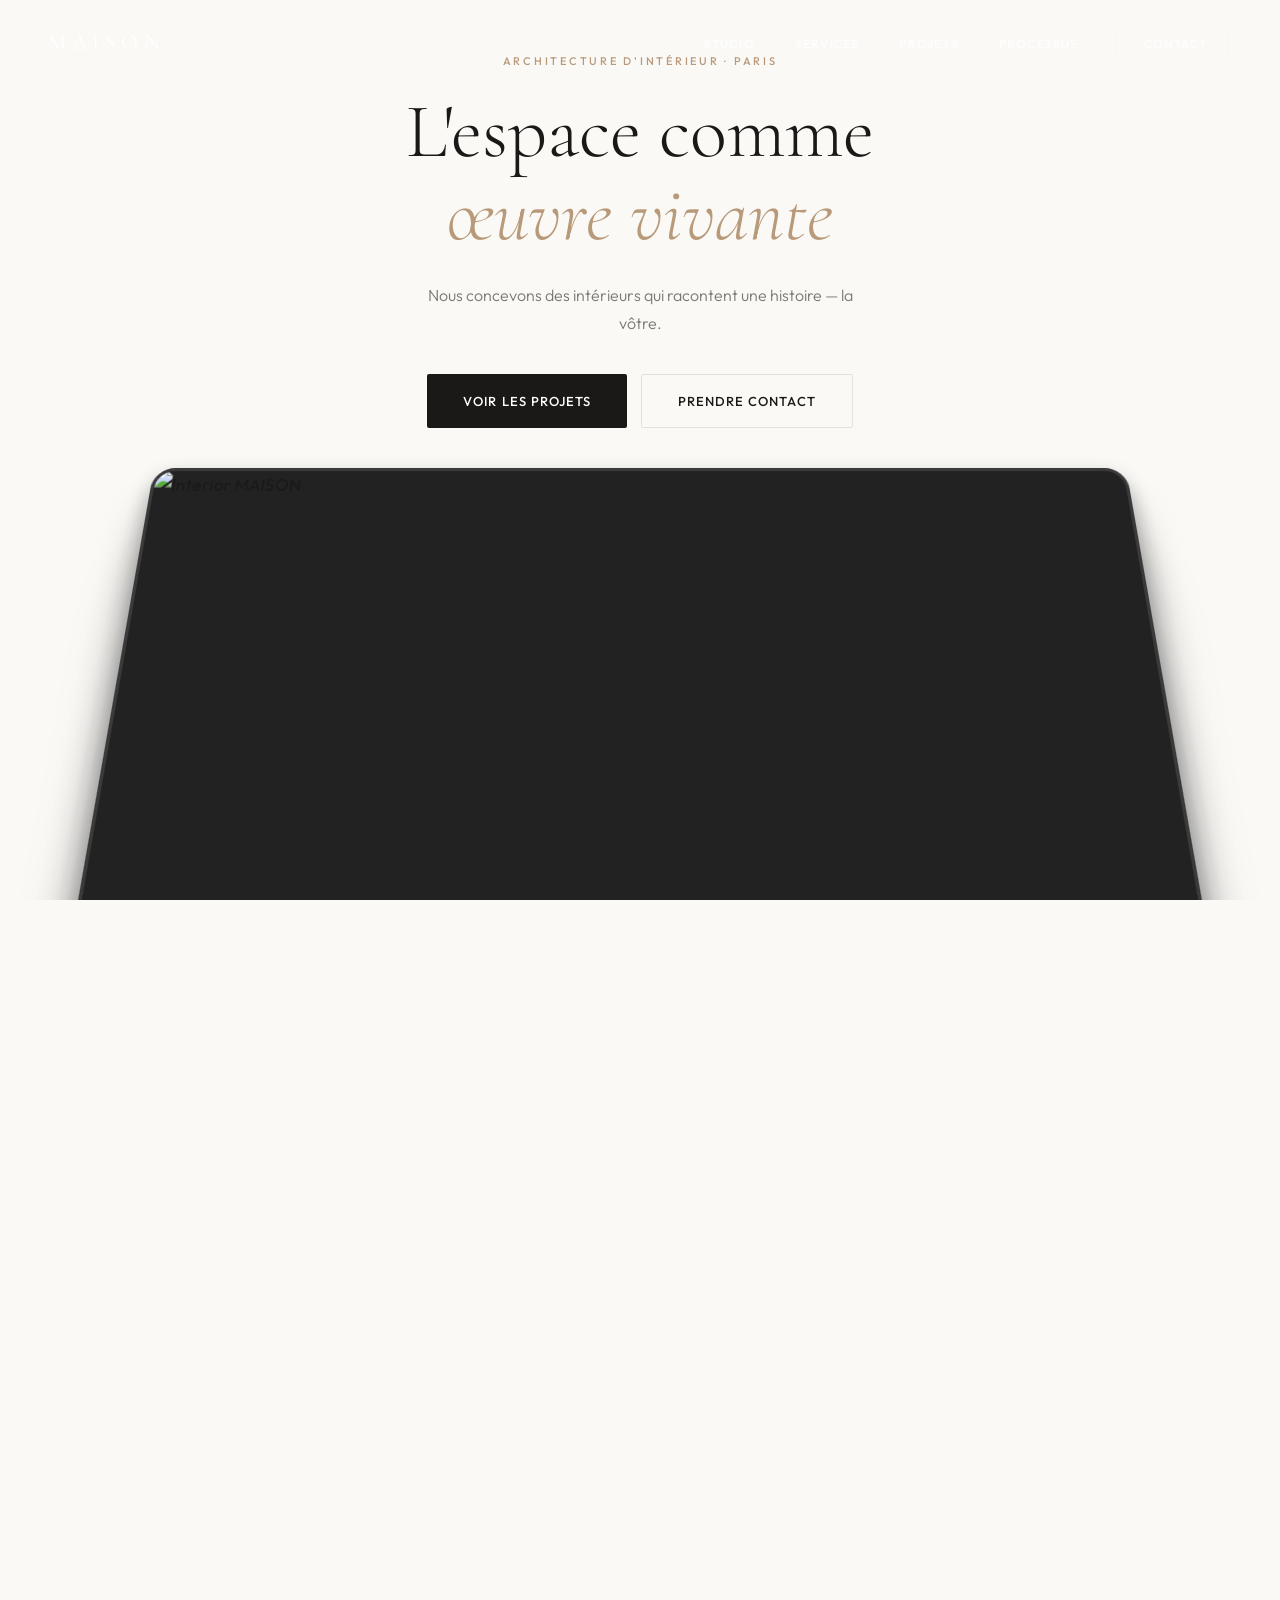
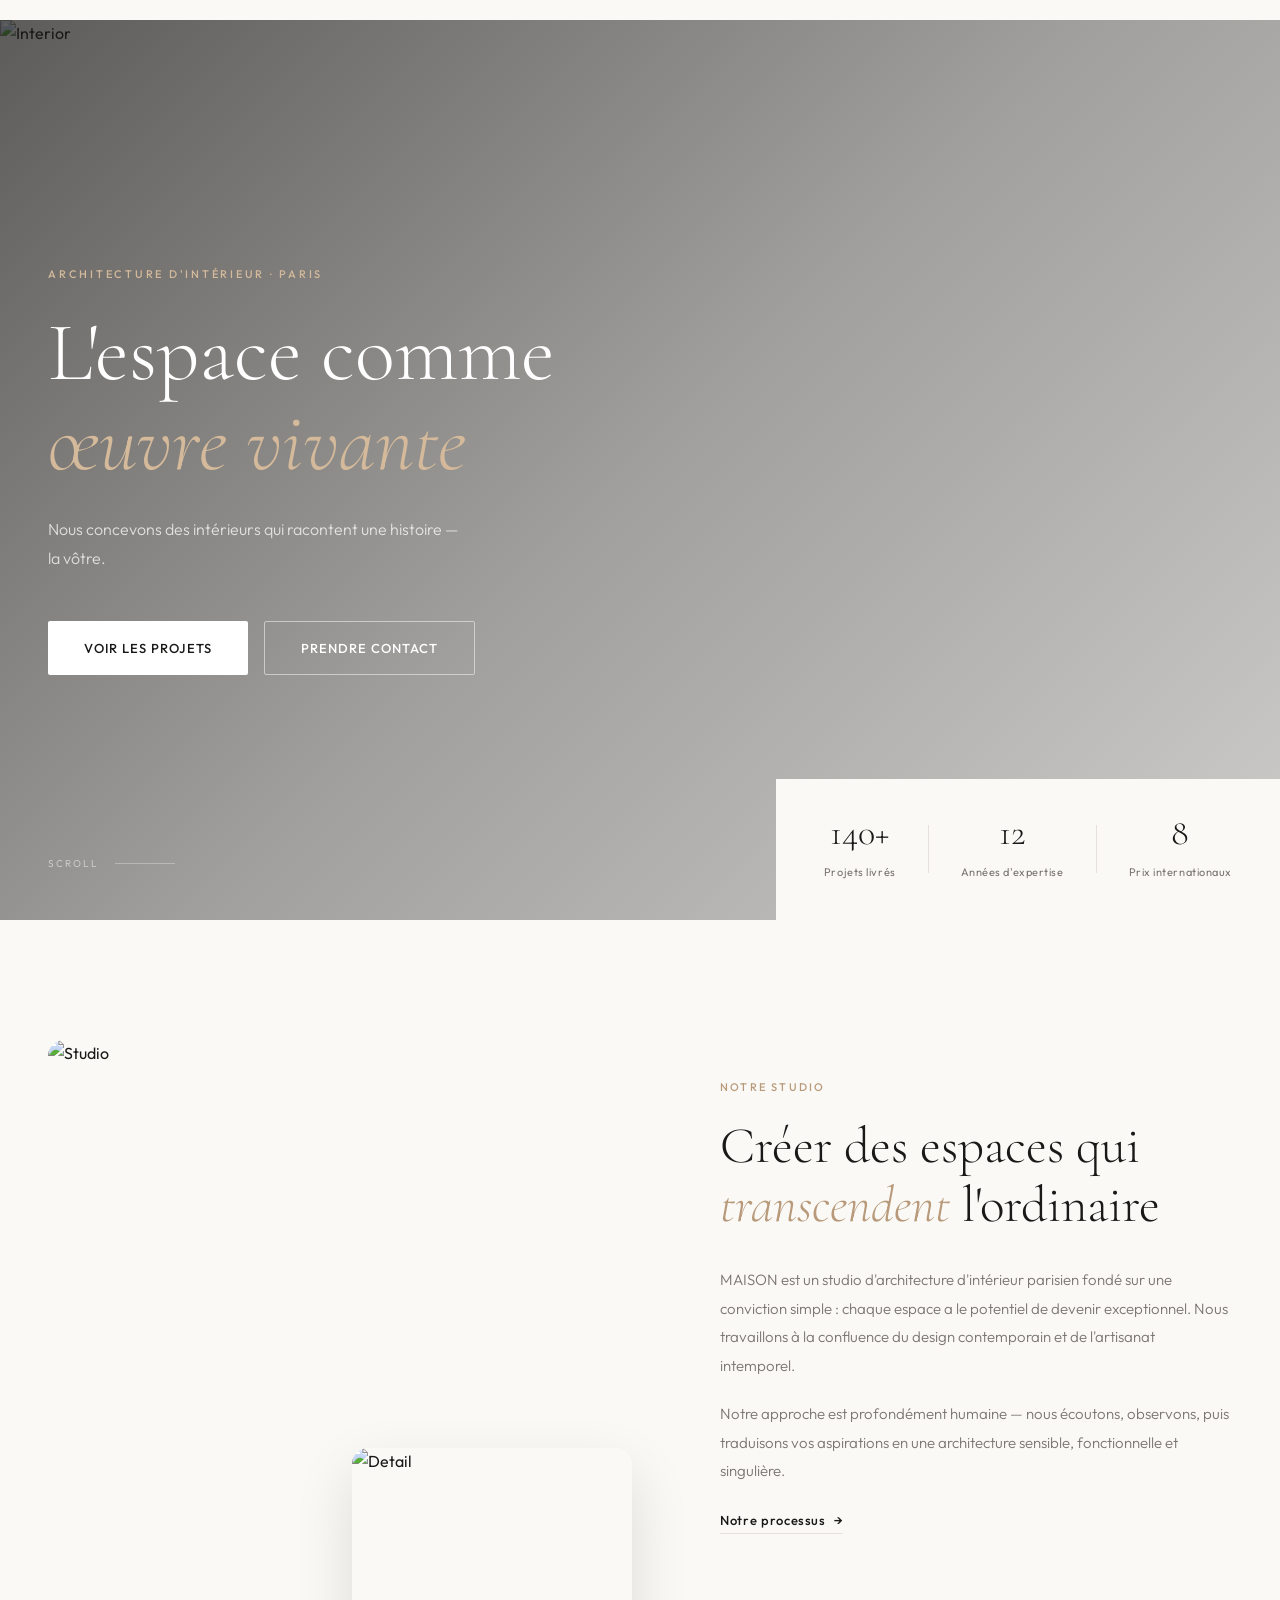
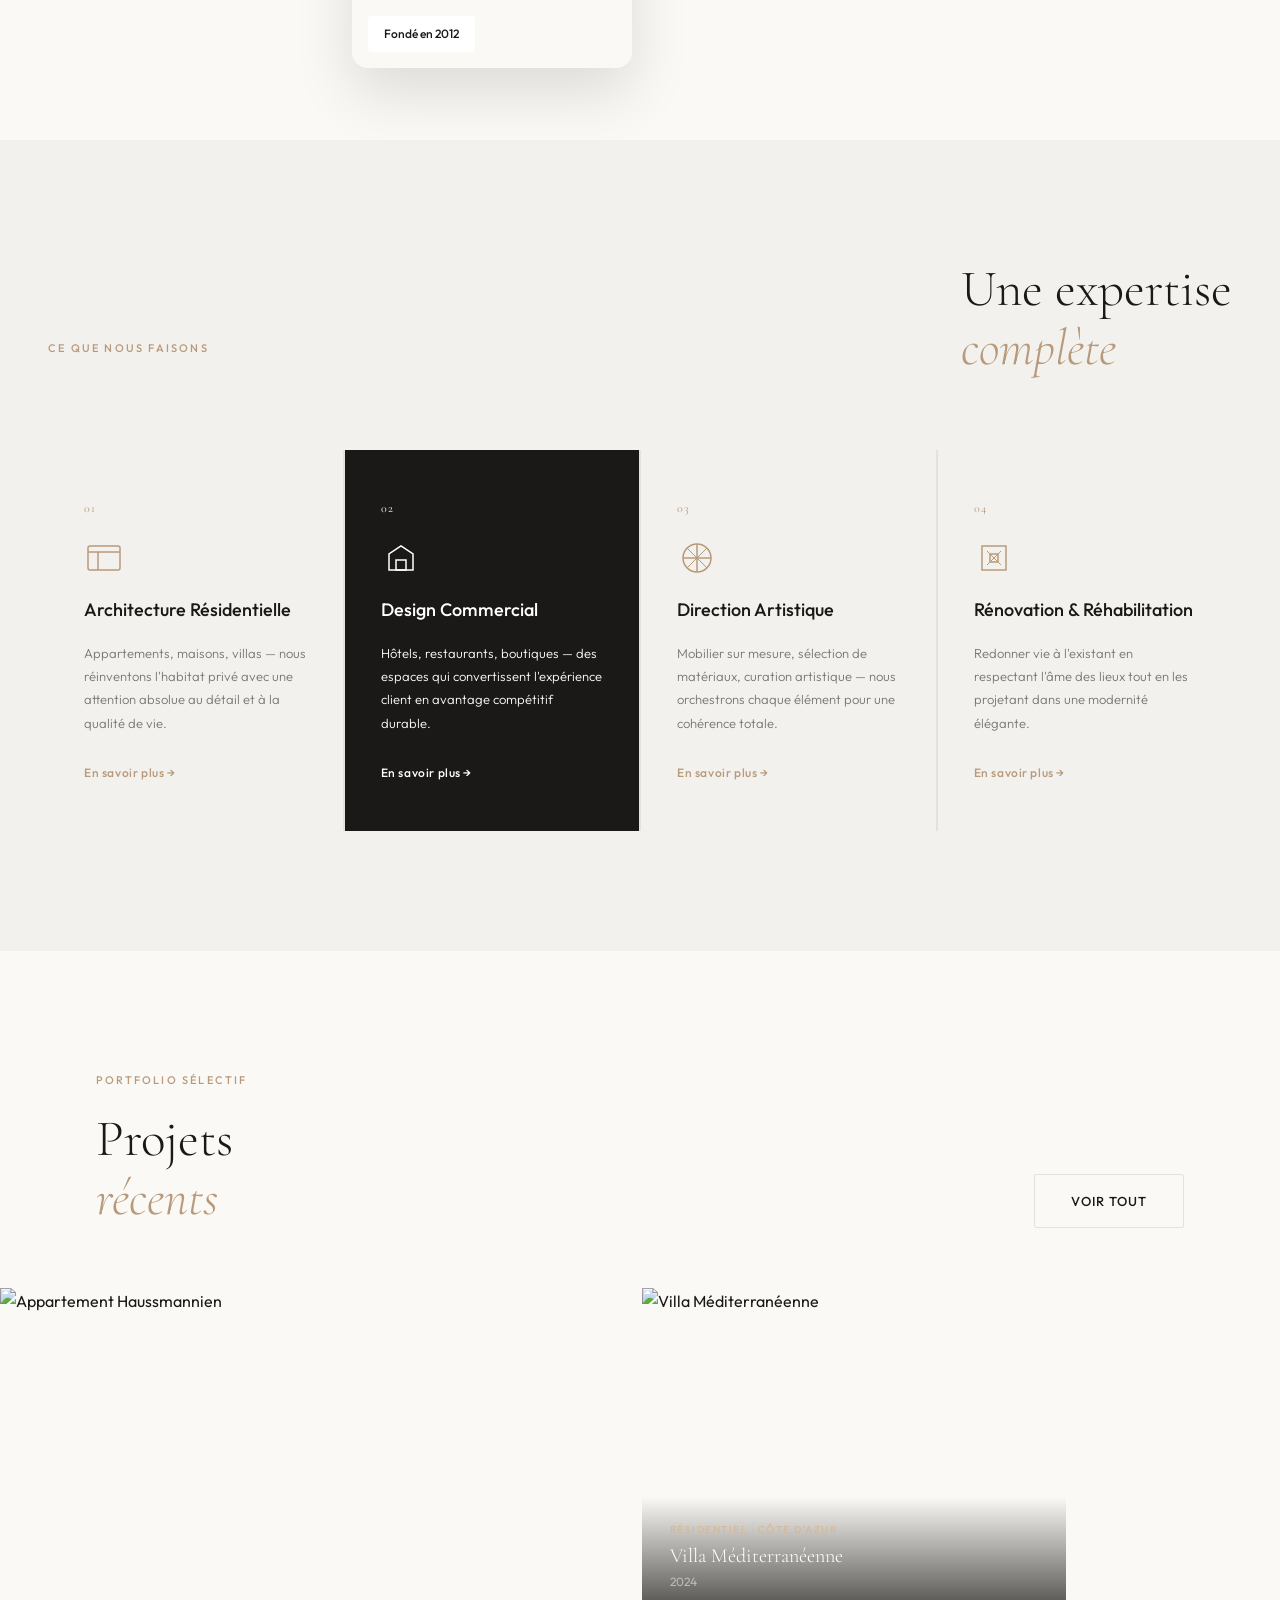
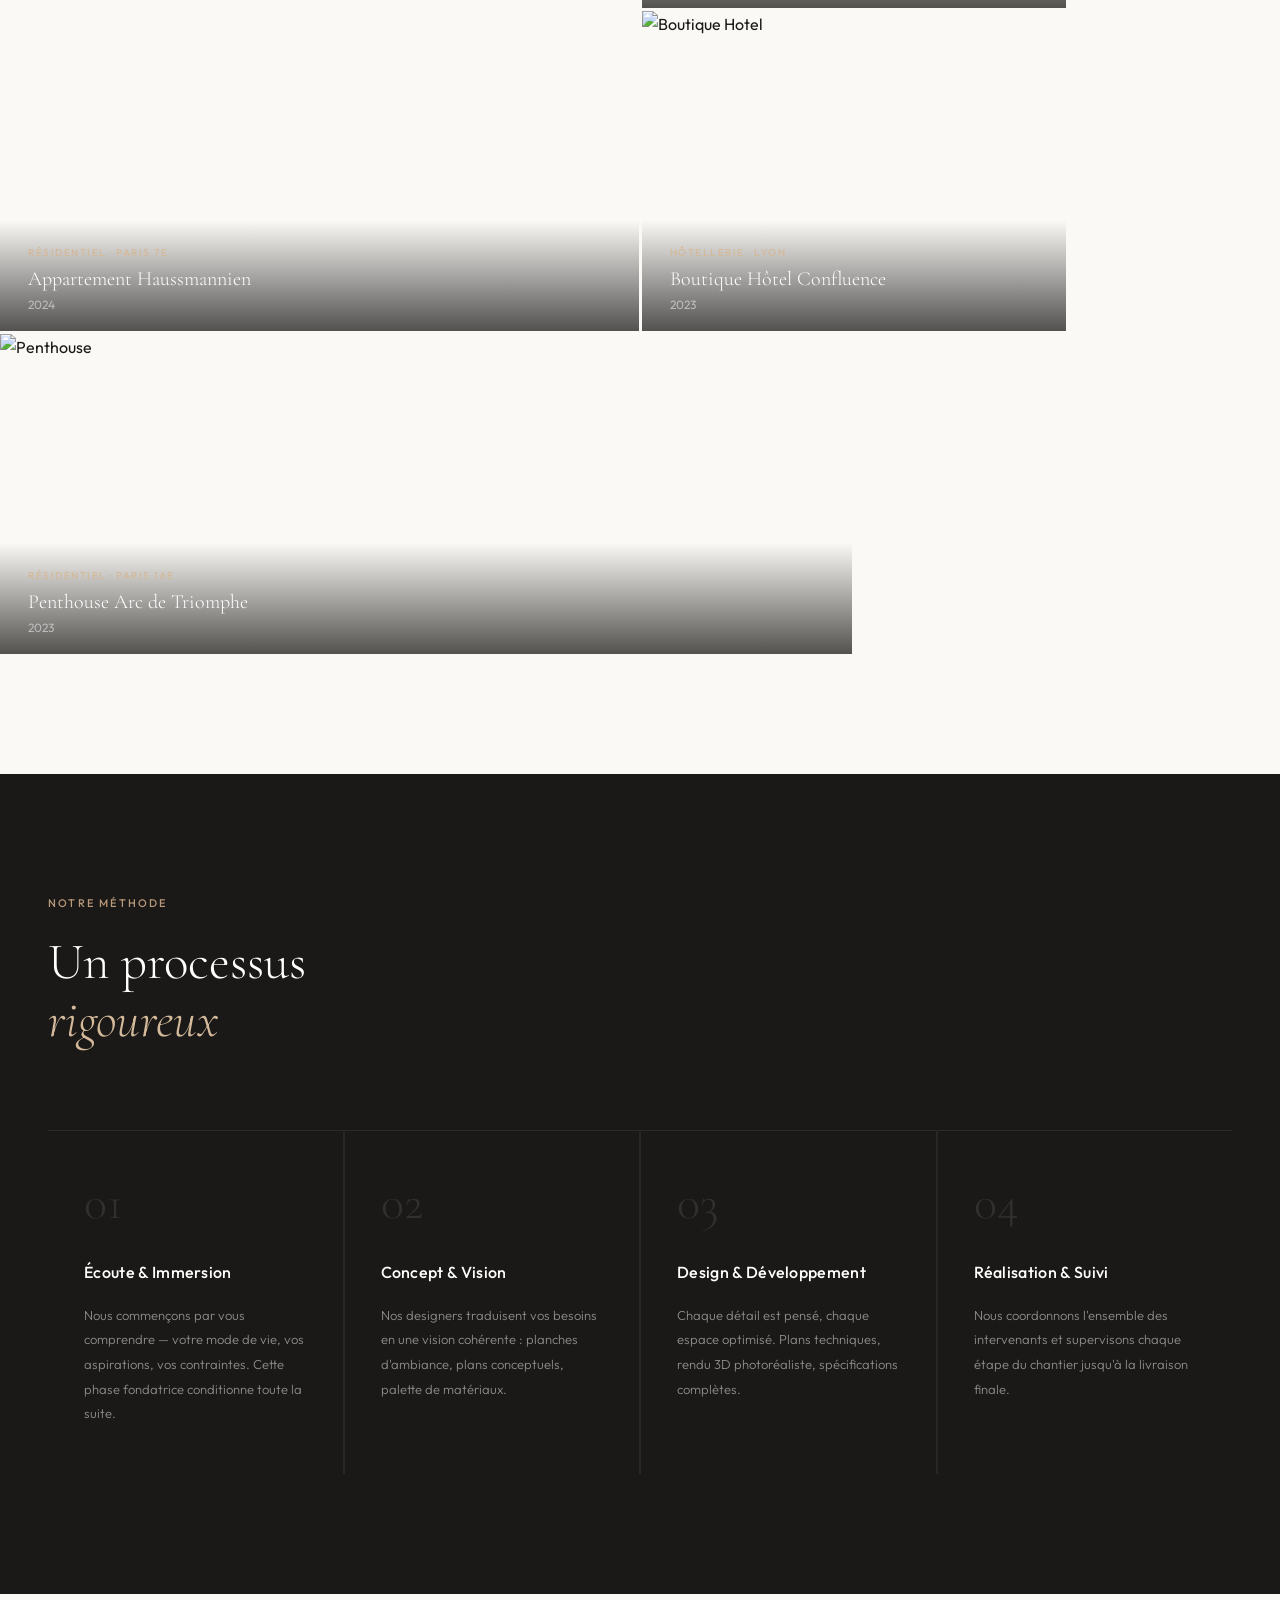
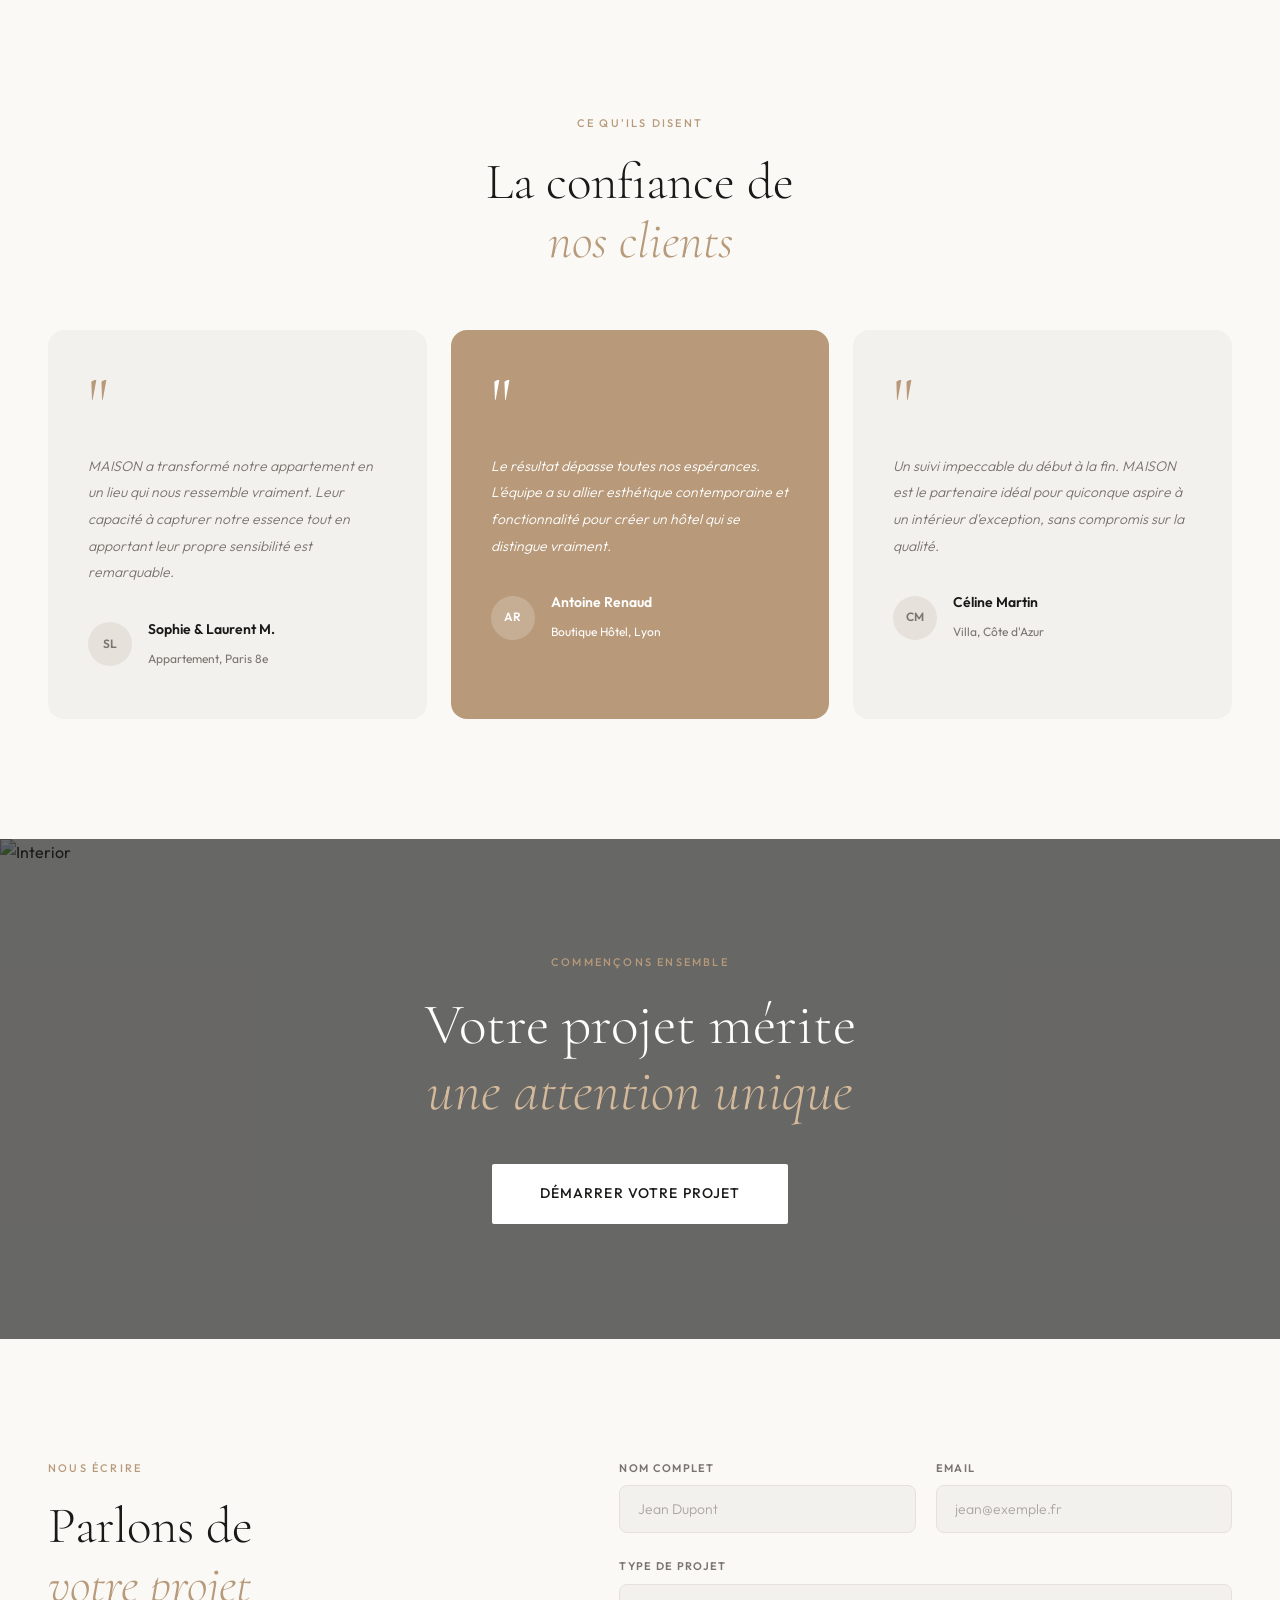
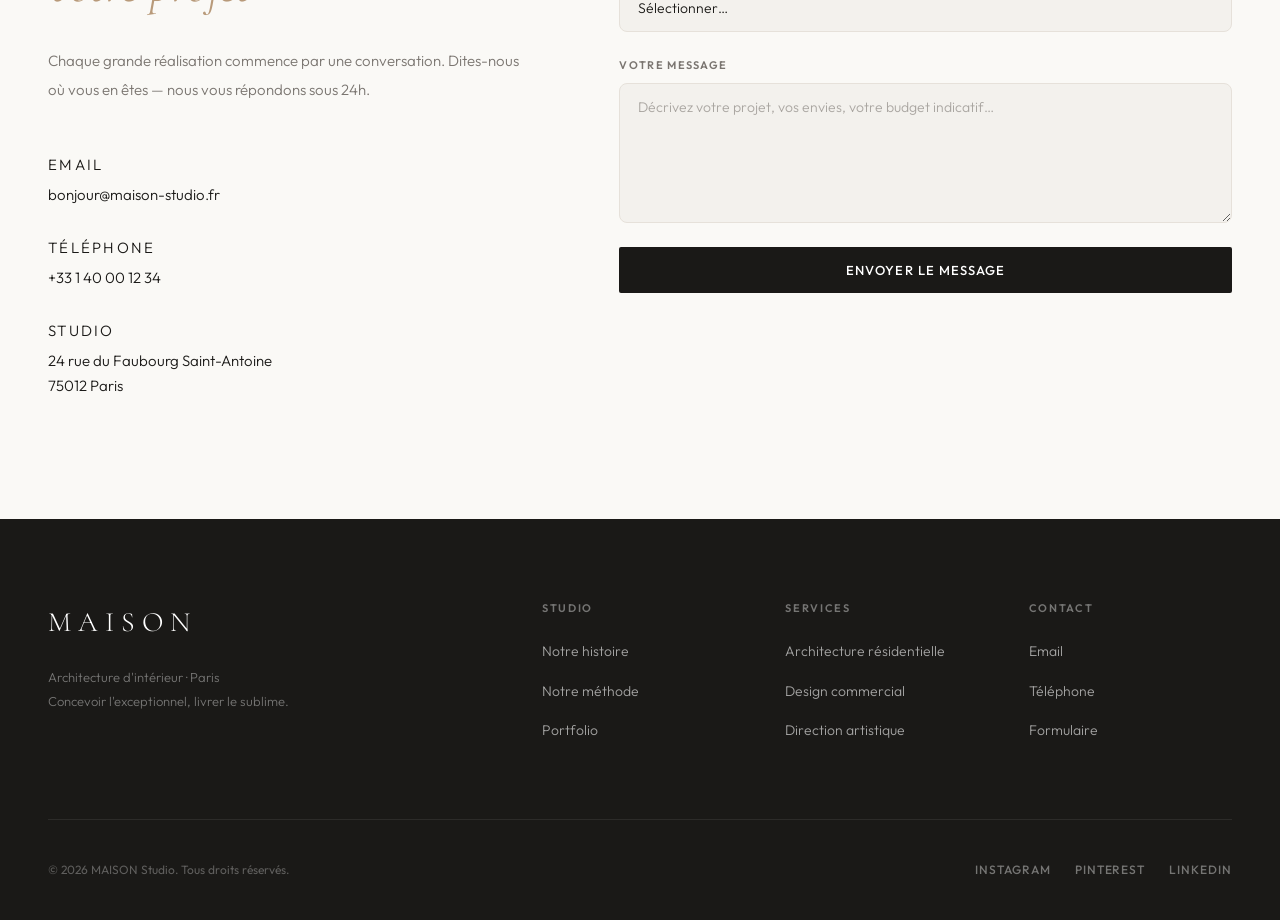
==== commit 03d9d025: "feat: intro scroll 3D animation + police Outfit arrondie Section intro sticky avec effet tilt rotate" ====
--- a/index.html
+++ b/index.html
@@ -6,7 +6,7 @@
   <title>MAISON — Architecture d'Intérieur</title>
   <link rel="preconnect" href="https://fonts.googleapis.com" />
   <link rel="preconnect" href="https://fonts.gstatic.com" crossorigin />
-  <link href="https://fonts.googleapis.com/css2?family=Poppins:ital,wght@0,300;0,400;0,500;0,600;1,300;1,400&family=Cormorant+Garamond:ital,wght@0,300;0,400;1,300;1,400&display=swap" rel="stylesheet" />
+  <link href="https://fonts.googleapis.com/css2?family=Outfit:wght@300;400;500;600&family=Cormorant+Garamond:ital,wght@0,300;0,400;1,300;1,400&display=swap" rel="stylesheet" />
   <link rel="stylesheet" href="style.css" />
 </head>
 <body>
@@ -37,6 +37,31 @@
     </ul>
   </div>
 
+  <!-- INTRO SCROLL ANIMATION -->
+  <section class="intro" id="intro">
+    <div class="intro__container" id="introContainer">
+      <div class="intro__inner">
+        <div class="intro__header" id="introHeader">
+          <p class="intro__eyebrow">Architecture d'Intérieur · Paris</p>
+          <h1 class="intro__title">
+            L'espace comme<br />
+            <em>œuvre vivante</em>
+          </h1>
+          <p class="intro__sub">Nous concevons des intérieurs qui racontent une histoire — la vôtre.</p>
+          <div class="intro__actions">
+            <a href="#projects" class="btn btn--dark">Voir les projets</a>
+            <a href="#contact" class="btn btn--outline">Prendre contact</a>
+          </div>
+        </div>
+        <div class="intro__card-wrap" id="introCardWrap">
+          <div class="intro__card" id="introCard">
+            <img src="https://images.unsplash.com/photo-1616486338812-3dadae4b4ace?w=1800&q=80" alt="Interior MAISON" />
+          </div>
+        </div>
+      </div>
+    </div>
+  </section>
+
   <!-- HERO -->
   <section class="hero" id="hero">
     <div class="hero__bg">
--- a/style.css
+++ b/style.css
@@ -12,7 +12,7 @@
   --border:    #E6E1DA;
   --white:     #FFFFFF;
 
-  --font-body: 'Poppins', sans-serif;
+  --font-body: 'Outfit', sans-serif;
   --font-serif:'Cormorant Garamond', Georgia, serif;
 
   --r-sm:   8px;
@@ -246,6 +246,121 @@
   transition: color 0.3s;
 }
 .mobile-menu a:hover { color: var(--accent); }
+
+/* ============================
+   INTRO SCROLL ANIMATION
+   ============================ */
+.intro {
+  background: var(--bg);
+  padding: 0;
+  overflow: hidden;
+}
+
+.intro__container {
+  height: 180vh;
+  display: flex;
+  align-items: flex-start;
+  justify-content: center;
+}
+
+.intro__inner {
+  position: sticky;
+  top: 0;
+  height: 100vh;
+  width: 100%;
+  display: flex;
+  flex-direction: column;
+  align-items: center;
+  justify-content: center;
+  padding: 80px 48px 40px;
+  perspective: 1000px;
+  overflow: hidden;
+}
+
+.intro__header {
+  text-align: center;
+  max-width: 760px;
+  margin-bottom: 40px;
+  will-change: transform;
+  z-index: 2;
+  position: relative;
+}
+
+.intro__eyebrow {
+  font-size: 11px;
+  font-weight: 500;
+  letter-spacing: 0.25em;
+  text-transform: uppercase;
+  color: var(--accent);
+  margin-bottom: 20px;
+}
+
+.intro__title {
+  font-family: var(--font-serif);
+  font-size: clamp(48px, 6vw, 86px);
+  font-weight: 300;
+  line-height: 1.08;
+  color: var(--text);
+  margin-bottom: 24px;
+}
+.intro__title em {
+  font-style: italic;
+  color: var(--accent);
+}
+
+.intro__sub {
+  font-size: 16px;
+  font-weight: 300;
+  color: var(--text-muted);
+  line-height: 1.8;
+  margin-bottom: 36px;
+  max-width: 460px;
+  margin-left: auto;
+  margin-right: auto;
+}
+
+.intro__actions {
+  display: flex;
+  gap: 14px;
+  justify-content: center;
+  flex-wrap: wrap;
+}
+
+.intro__card-wrap {
+  width: 100%;
+  max-width: 900px;
+  will-change: transform;
+  transform-origin: top center;
+  transform-style: preserve-3d;
+}
+
+.intro__card {
+  width: 100%;
+  height: 420px;
+  border-radius: 20px;
+  overflow: hidden;
+  border: 3px solid #3a3a3a;
+  box-shadow:
+    0 0 0 0 #0000004d,
+    0 9px 20px #0000004a,
+    0 37px 37px #00000042,
+    0 84px 50px #00000026,
+    0 149px 60px #0000000a;
+  background: #222;
+}
+
+.intro__card img {
+  width: 100%;
+  height: 100%;
+  object-fit: cover;
+  border-radius: 16px;
+}
+
+@media (max-width: 768px) {
+  .intro__inner { padding: 80px 20px 32px; }
+  .intro__card { height: 260px; }
+  .intro__container { height: 220vh; }
+}
 
 /* ============================
    HERO
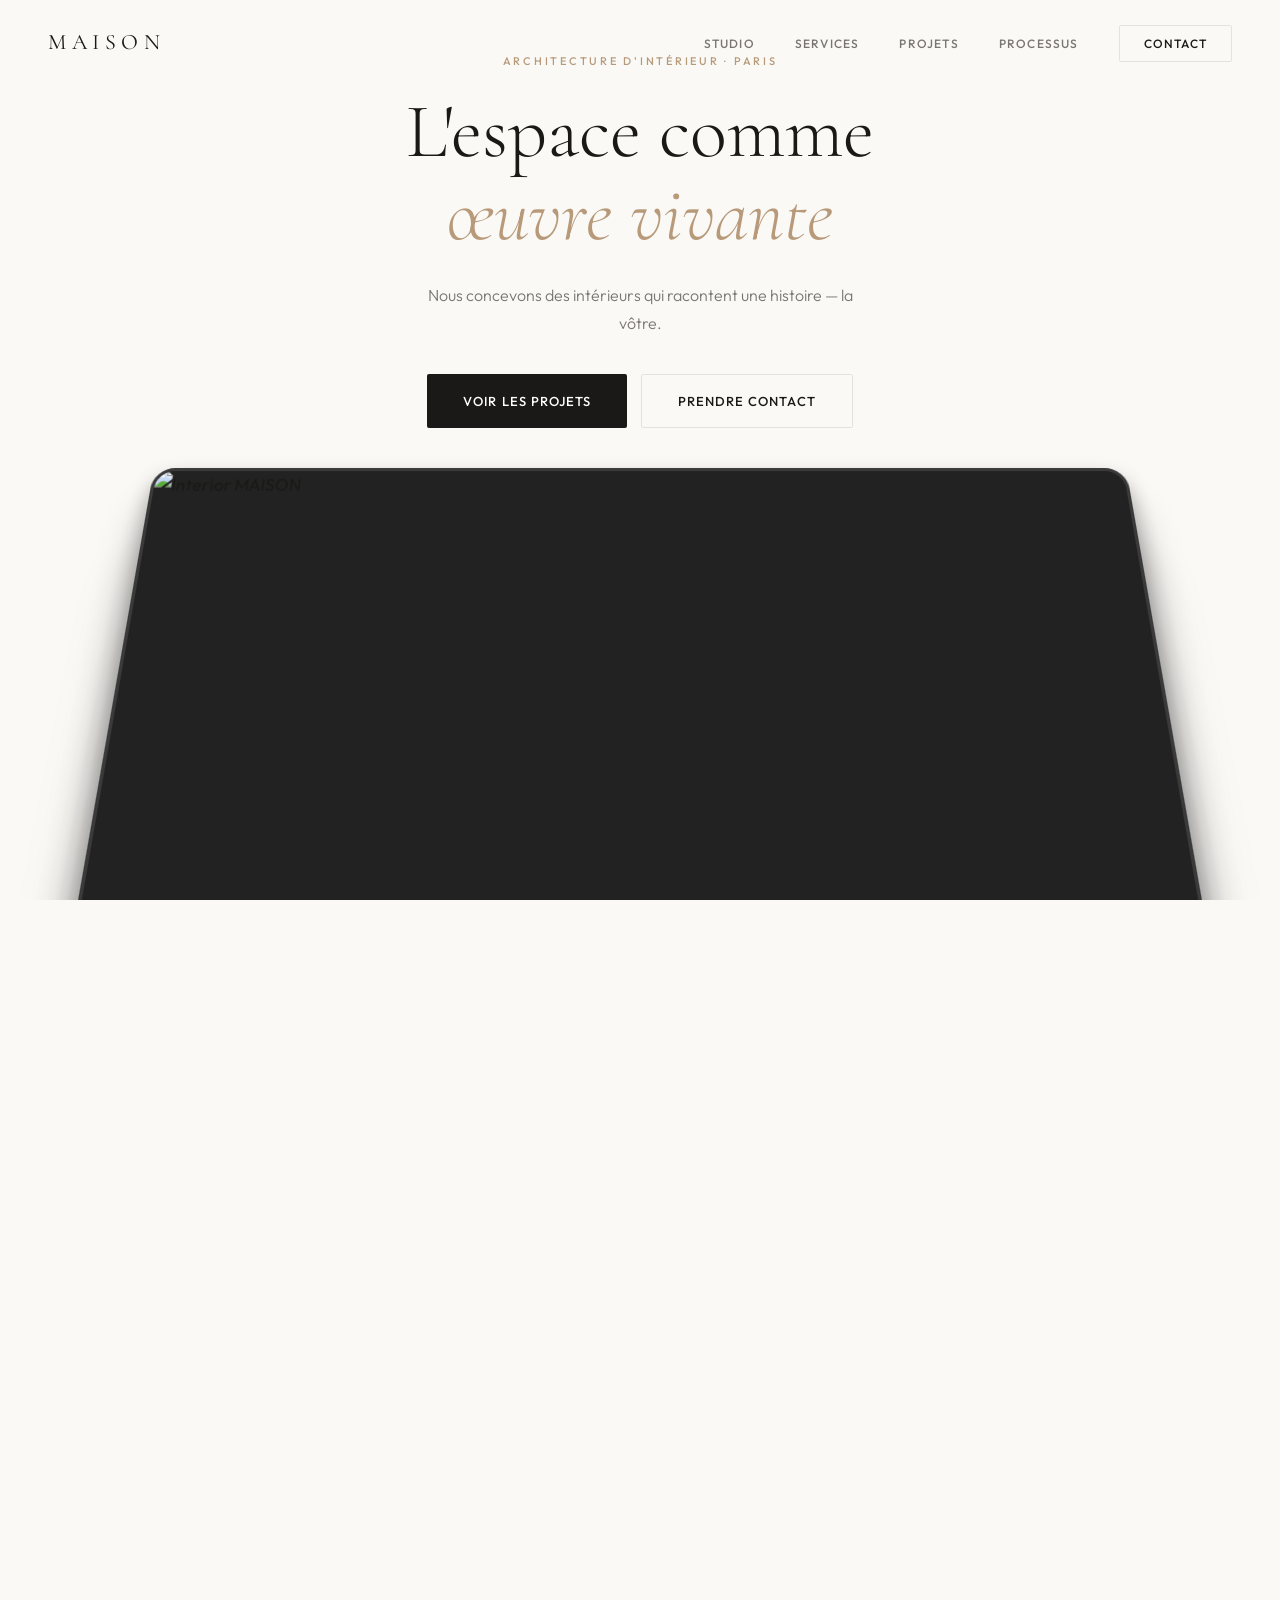
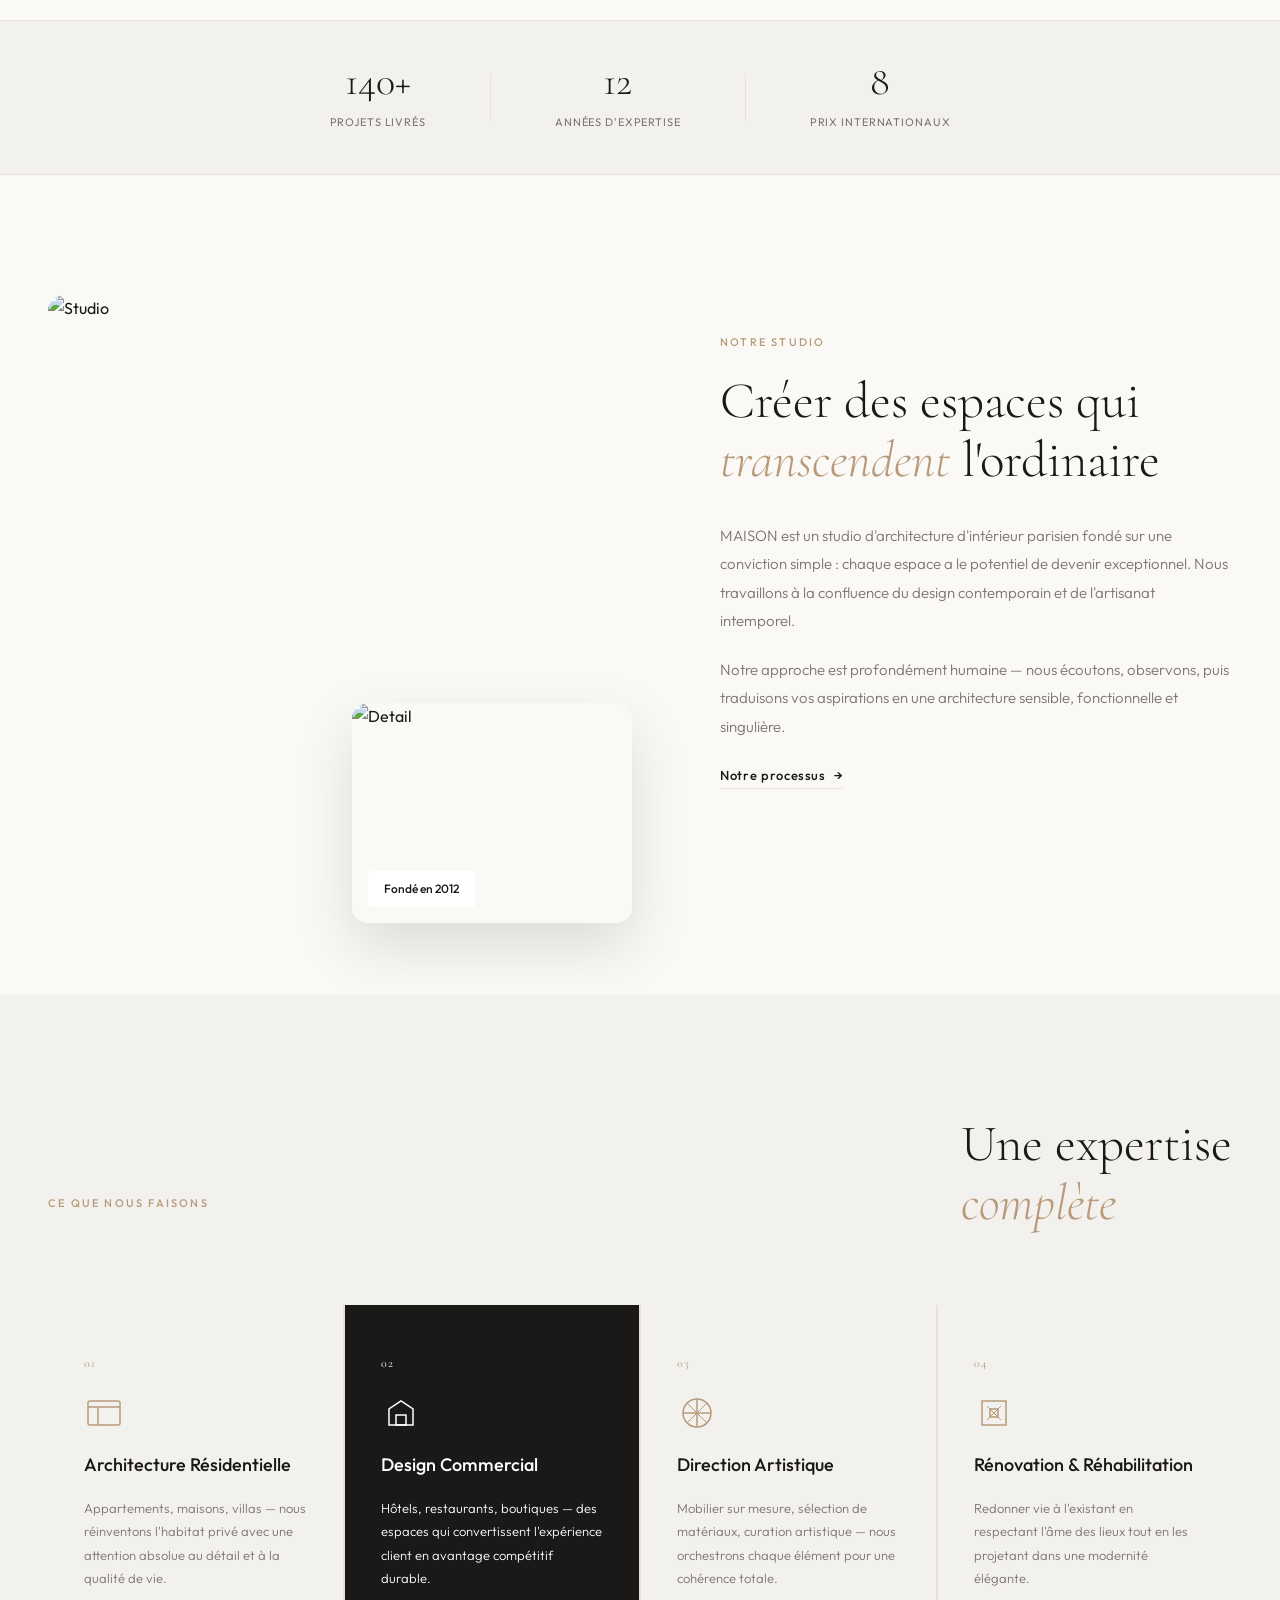
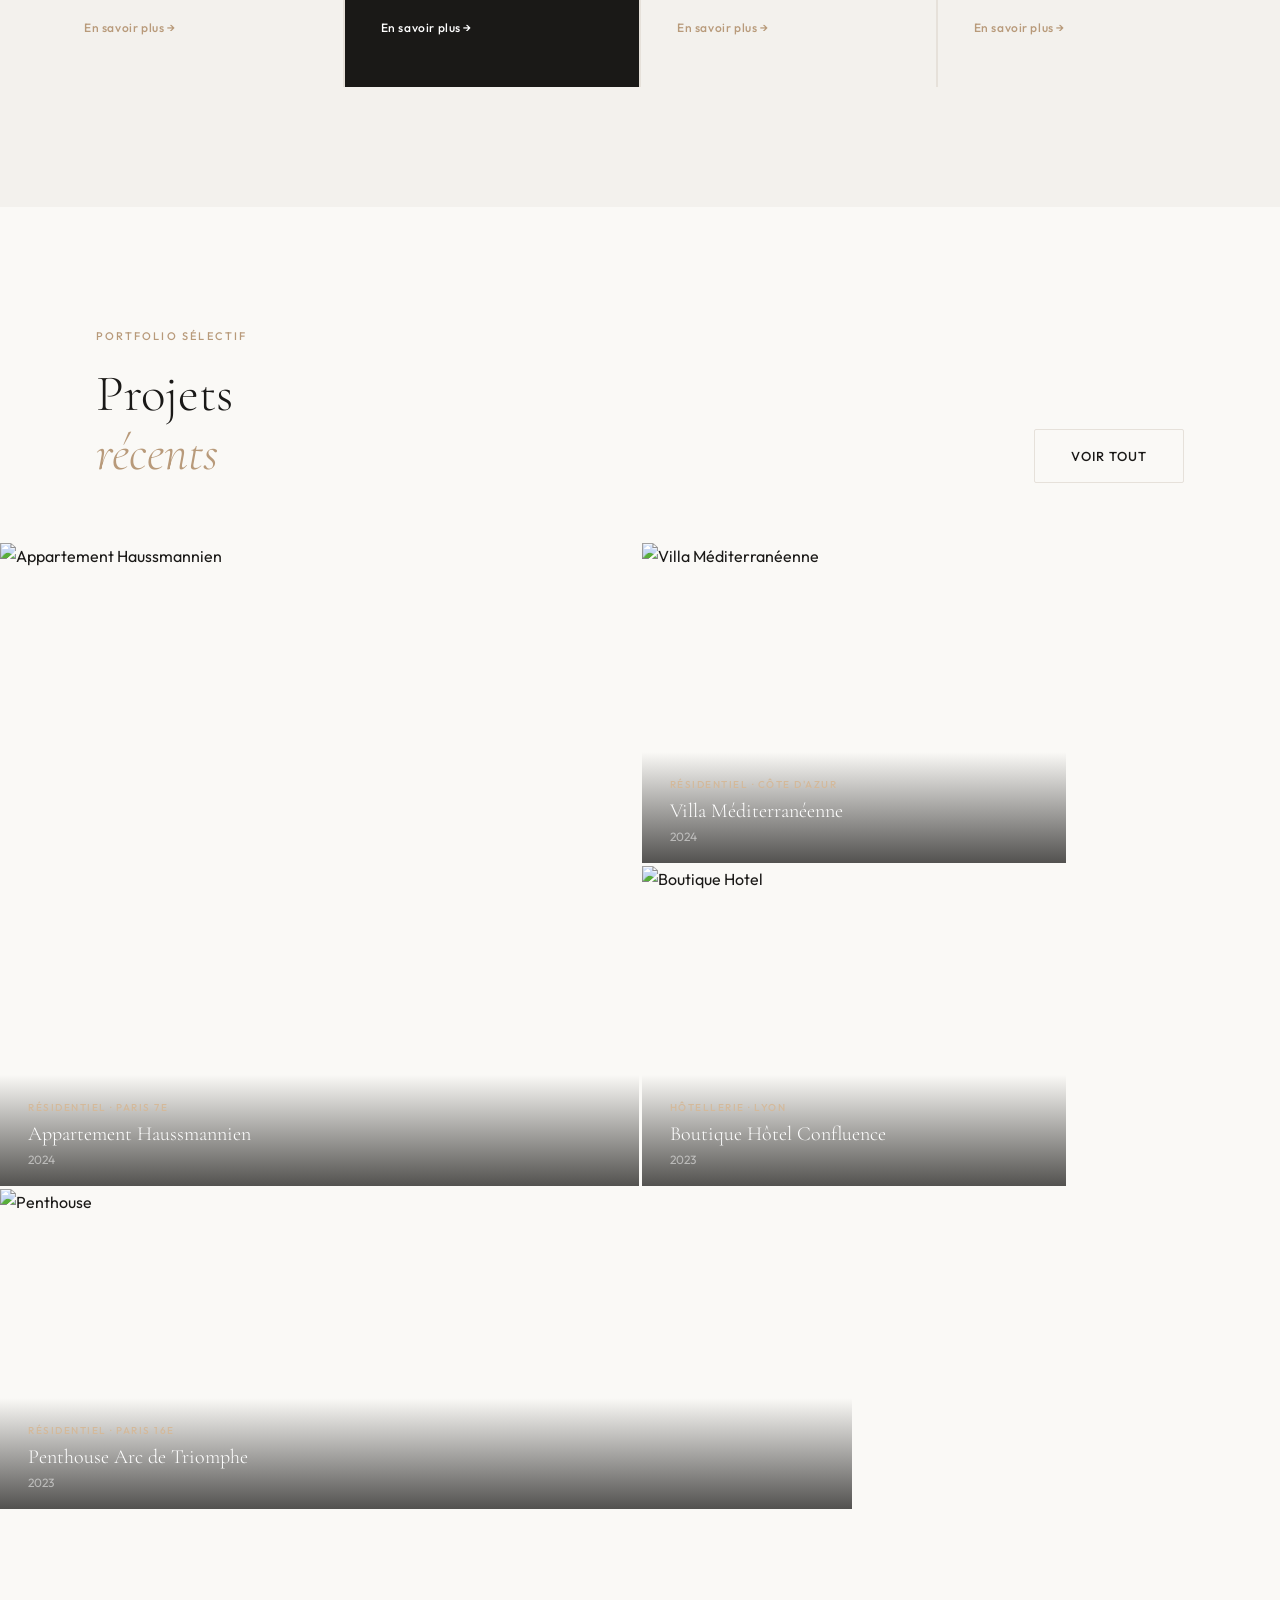
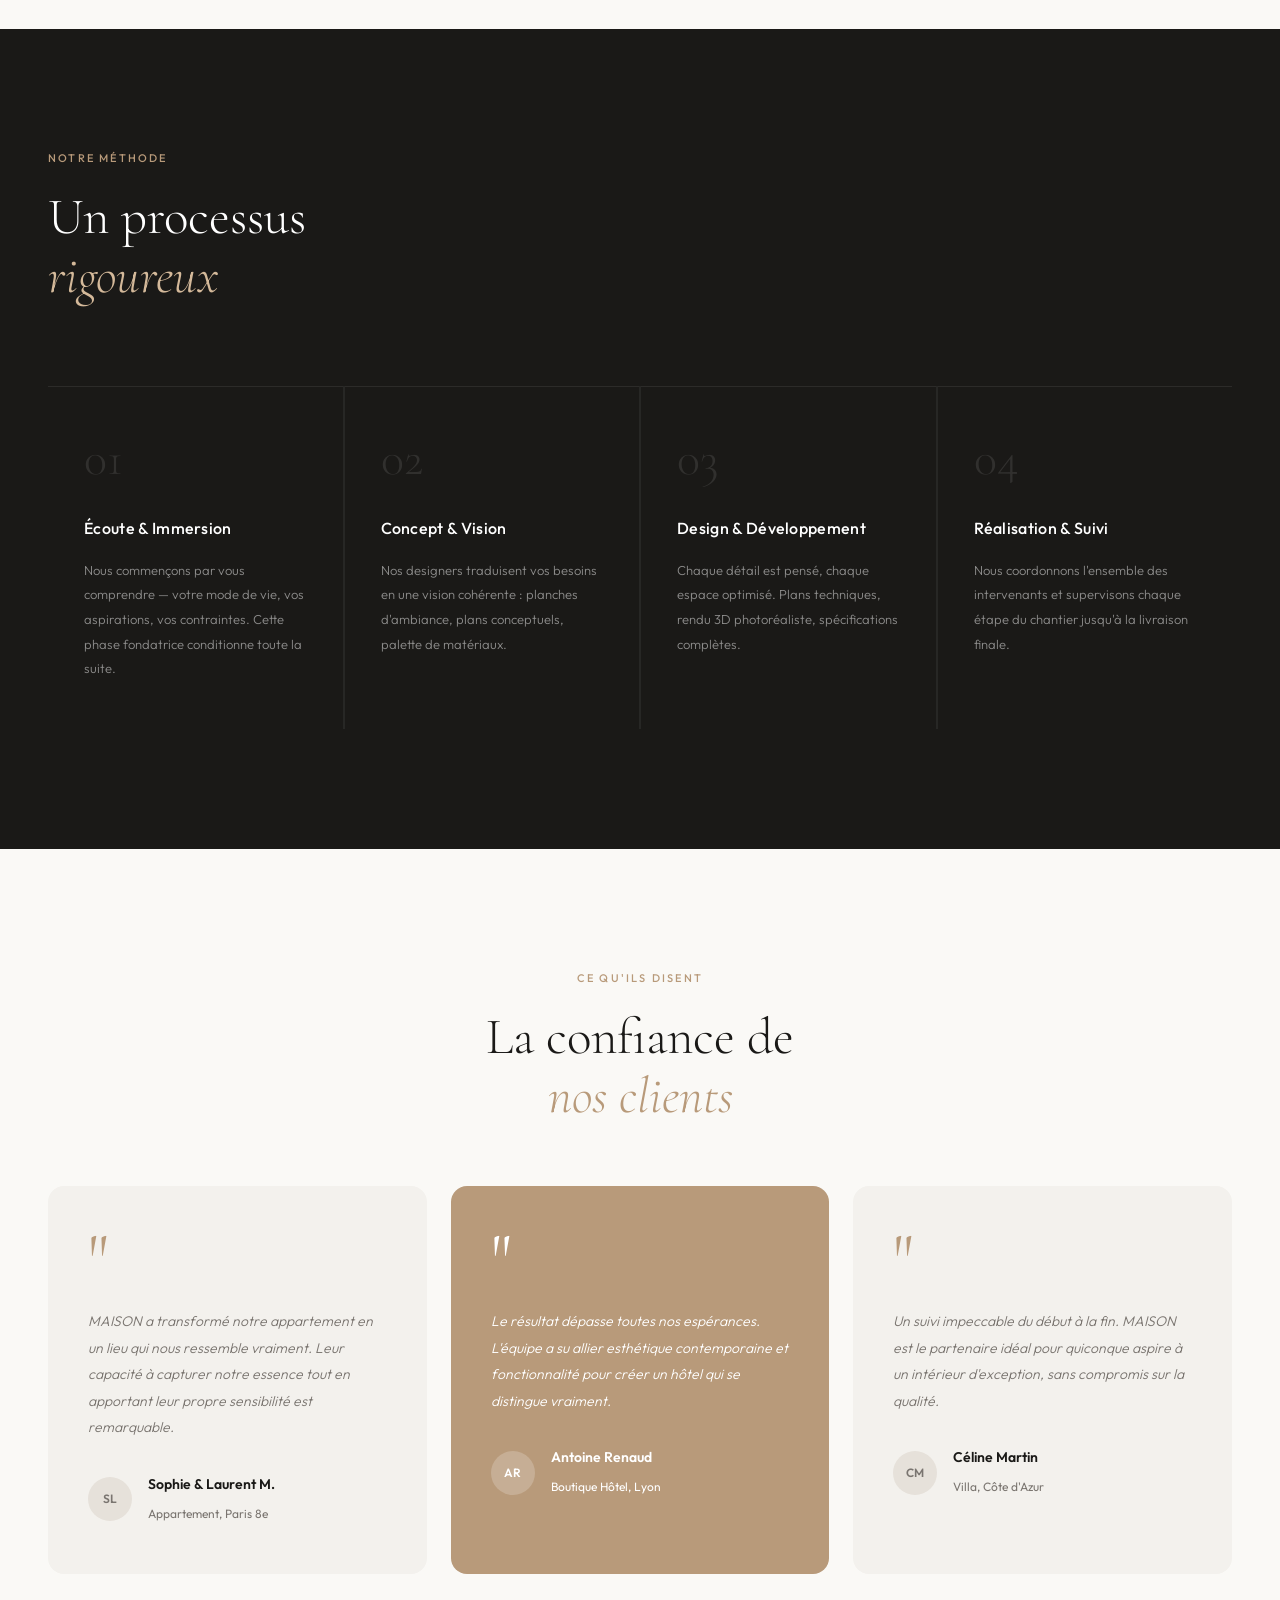
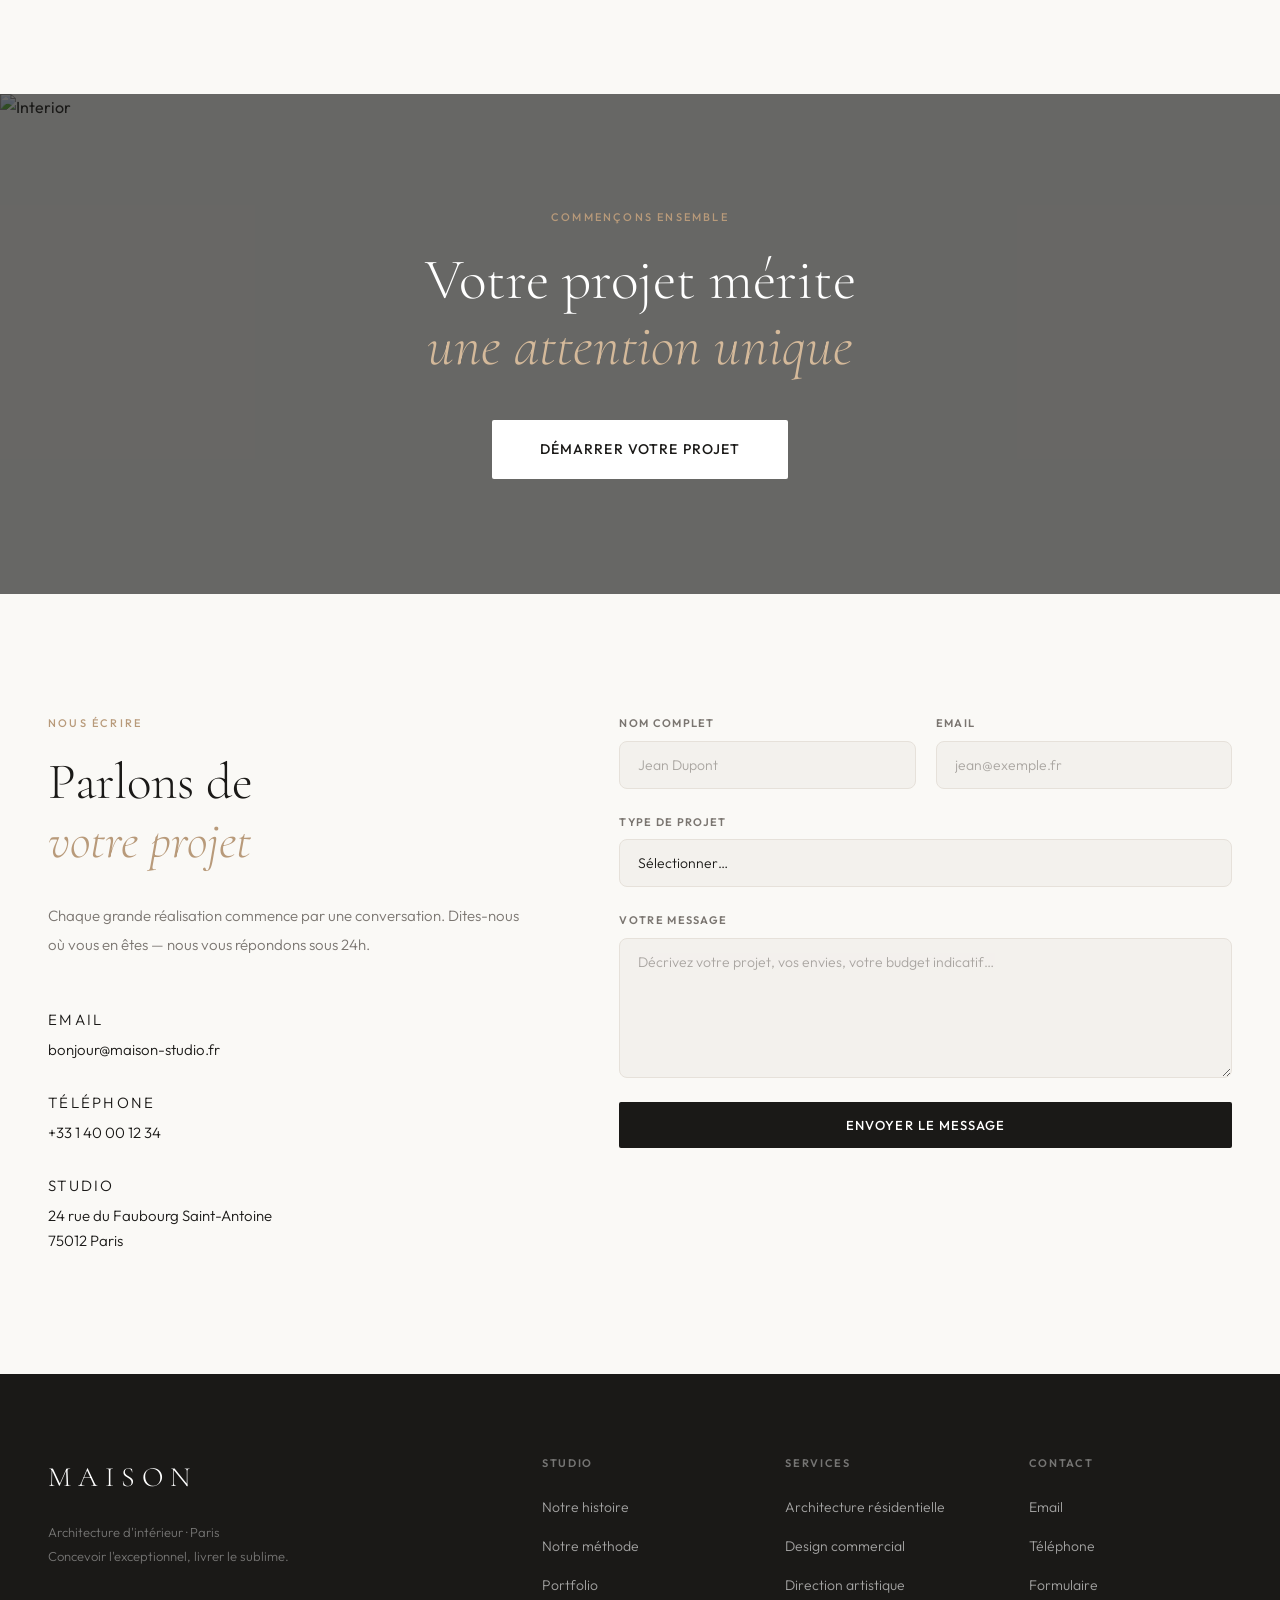
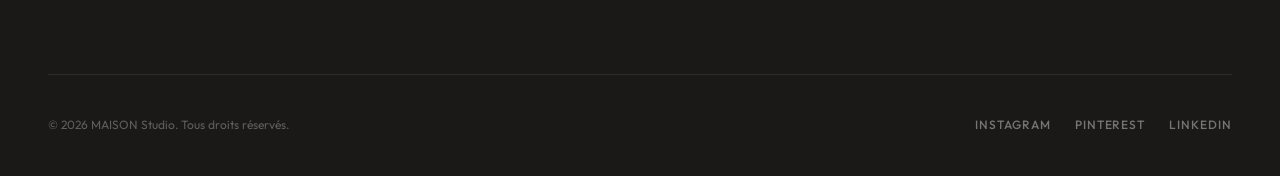
==== commit 036d2e76: "fix: suppression hero dupliqué, nav lisible, stats strip propre - Suppression section hero (doublon " ====
--- a/index.html
+++ b/index.html
@@ -62,45 +62,27 @@
     </div>
   </section>
 
-  <!-- HERO -->
-  <section class="hero" id="hero">
-    <div class="hero__bg">
-      <div class="hero__overlay"></div>
-      <img src="https://images.unsplash.com/photo-1616486338812-3dadae4b4ace?w=1800&q=80" alt="Interior" class="hero__img" />
-    </div>
-    <div class="hero__content">
-      <p class="hero__eyebrow">Architecture d'Intérieur · Paris</p>
-      <h1 class="hero__title">
-        L'espace comme<br />
-        <em>œuvre vivante</em>
-      </h1>
-      <p class="hero__sub">Nous concevons des intérieurs qui racontent une histoire — la vôtre.</p>
-      <div class="hero__actions">
-        <a href="#projects" class="btn btn--light">Voir les projets</a>
-        <a href="#contact" class="btn btn--ghost">Prendre contact</a>
-      </div>
-    </div>
-    <div class="hero__scroll">
-      <span>Scroll</span>
-      <div class="hero__scroll-line"></div>
-    </div>
-    <div class="hero__stats">
-      <div class="stat">
-        <span class="stat__num">140+</span>
-        <span class="stat__label">Projets livrés</span>
-      </div>
-      <div class="stat__divider"></div>
-      <div class="stat">
-        <span class="stat__num">12</span>
-        <span class="stat__label">Années d'expertise</span>
-      </div>
-      <div class="stat__divider"></div>
-      <div class="stat">
-        <span class="stat__num">8</span>
-        <span class="stat__label">Prix internationaux</span>
-      </div>
-    </div>
-  </section>
+  <!-- STATS STRIP -->
+  <div class="stats-strip">
+    <div class="container">
+      <div class="stats-strip__inner">
+        <div class="stat">
+          <span class="stat__num">140+</span>
+          <span class="stat__label">Projets livrés</span>
+        </div>
+        <div class="stat__divider"></div>
+        <div class="stat">
+          <span class="stat__num">12</span>
+          <span class="stat__label">Années d'expertise</span>
+        </div>
+        <div class="stat__divider"></div>
+        <div class="stat">
+          <span class="stat__num">8</span>
+          <span class="stat__label">Prix internationaux</span>
+        </div>
+      </div>
+    </div>
+  </div>
 
   <!-- ABOUT -->
   <section class="about section" id="about">
--- a/style.css
+++ b/style.css
@@ -149,8 +149,9 @@
 }
 
 .nav.scrolled {
-  background: rgba(250, 249, 246, 0.95);
+  background: rgba(250, 249, 246, 0.96);
   backdrop-filter: blur(20px);
+  -webkit-backdrop-filter: blur(20px);
   padding: 16px 48px;
   box-shadow: 0 1px 0 var(--border);
 }
@@ -160,10 +161,9 @@
   font-size: 22px;
   font-weight: 400;
   letter-spacing: 0.25em;
-  color: var(--white);
+  color: var(--text);
   transition: color 0.4s;
 }
-.nav.scrolled .nav__logo { color: var(--text); }
 
 .nav__links {
   display: flex;
@@ -176,7 +176,7 @@
   font-weight: 500;
   letter-spacing: 0.1em;
   text-transform: uppercase;
-  color: rgba(255,255,255,0.8);
+  color: var(--text-muted);
   transition: color 0.3s;
   position: relative;
 }
@@ -189,22 +189,15 @@
   transition: width 0.3s;
 }
 .nav__links a:hover::after { width: 100%; }
-.nav__links a:hover { color: var(--white); }
-
-.nav.scrolled .nav__links a { color: var(--text-muted); }
-.nav.scrolled .nav__links a:hover { color: var(--text); }
+.nav__links a:hover { color: var(--text); }
 
 .nav__cta {
   padding: 10px 24px;
-  border: 1px solid rgba(255,255,255,0.4);
+  border: 1px solid var(--border);
   border-radius: 2px !important;
-}
-.nav.scrolled .nav__cta {
-  border-color: var(--border);
   color: var(--text) !important;
 }
-.nav__cta:hover { background: rgba(255,255,255,0.1); }
-.nav.scrolled .nav__cta:hover { background: var(--accent) !important; color: var(--white) !important; border-color: var(--accent) !important; }
+.nav__cta:hover { background: var(--accent) !important; color: var(--white) !important; border-color: var(--accent) !important; }
 
 .nav__burger {
   display: none;
@@ -215,10 +208,9 @@
 .nav__burger span {
   display: block;
   height: 1px;
-  background: var(--white);
+  background: var(--text);
   transition: all 0.3s;
 }
-.nav.scrolled .nav__burger span { background: var(--text); }
 .nav__burger.active span:first-child { transform: translateY(7px) rotate(45deg); }
 .nav__burger.active span:last-child  { transform: translateY(-7px) rotate(-45deg); }
 
@@ -363,130 +355,25 @@
 }
 
 /* ============================
-   HERO
-   ============================ */
-.hero {
-  position: relative;
-  height: 100vh;
-  min-height: 700px;
-  display: flex;
-  align-items: center;
-  overflow: hidden;
-}
-
-.hero__bg {
-  position: absolute;
-  inset: 0;
-}
-.hero__img {
-  object-position: center 40%;
-}
-.hero__overlay {
-  position: absolute;
-  inset: 0;
-  background: linear-gradient(
-    135deg,
-    rgba(26,25,23,0.7) 0%,
-    rgba(26,25,23,0.4) 50%,
-    rgba(26,25,23,0.2) 100%
-  );
-  z-index: 1;
-}
-
-.hero__content {
-  position: relative;
-  z-index: 2;
-  padding: 0 48px;
-  max-width: 760px;
-}
-
-.hero__eyebrow {
-  font-size: 11px;
-  font-weight: 500;
-  letter-spacing: 0.25em;
-  text-transform: uppercase;
-  color: var(--accent-2);
-  margin-bottom: 24px;
-}
-
-.hero__title {
-  font-family: var(--font-serif);
-  font-size: clamp(52px, 6.5vw, 90px);
-  font-weight: 300;
-  line-height: 1.08;
-  color: var(--white);
-  margin-bottom: 28px;
-}
-.hero__title em {
-  font-style: italic;
-  color: var(--accent-2);
-}
-
-.hero__sub {
-  font-size: 16px;
-  font-weight: 300;
-  color: rgba(255,255,255,0.75);
-  max-width: 420px;
-  margin-bottom: 48px;
-  line-height: 1.8;
-}
-
-.hero__actions {
-  display: flex;
-  gap: 16px;
-  flex-wrap: wrap;
-}
-
-.hero__scroll {
-  position: absolute;
-  bottom: 48px;
-  left: 48px;
-  z-index: 2;
-  display: flex;
-  align-items: center;
-  gap: 16px;
-  color: rgba(255,255,255,0.5);
-  font-size: 10px;
-  letter-spacing: 0.2em;
-  text-transform: uppercase;
-}
-.hero__scroll-line {
-  width: 60px;
-  height: 1px;
-  background: rgba(255,255,255,0.3);
-  position: relative;
-  overflow: hidden;
-}
-.hero__scroll-line::after {
-  content: '';
-  position: absolute;
-  top: 0; left: -100%;
-  width: 100%; height: 100%;
-  background: var(--accent-2);
-  animation: scrollLine 2s ease-in-out infinite;
-}
-@keyframes scrollLine {
-  0%   { left: -100%; }
-  50%  { left: 0; }
-  100% { left: 100%; }
-}
-
-.hero__stats {
-  position: absolute;
-  bottom: 0;
-  right: 0;
-  z-index: 2;
-  background: var(--bg);
-  padding: 36px 48px;
-  display: flex;
-  align-items: center;
-  gap: 32px;
+   STATS STRIP
+   ============================ */
+.stats-strip {
+  background: var(--bg-card);
+  border-top: 1px solid var(--border);
+  border-bottom: 1px solid var(--border);
+}
+.stats-strip__inner {
+  display: flex;
+  align-items: center;
+  justify-content: center;
+  gap: 64px;
+  padding: 40px 0;
 }
 .stat { text-align: center; }
 .stat__num {
   display: block;
   font-family: var(--font-serif);
-  font-size: 36px;
+  font-size: 40px;
   font-weight: 300;
   color: var(--text);
   line-height: 1;
@@ -495,12 +382,18 @@
 .stat__label {
   font-size: 11px;
   color: var(--text-muted);
-  letter-spacing: 0.05em;
+  letter-spacing: 0.08em;
+  text-transform: uppercase;
 }
 .stat__divider {
   width: 1px;
   height: 48px;
   background: var(--border);
+}
+
+@media (max-width: 768px) {
+  .stats-strip__inner { gap: 32px; padding: 32px 0; }
+  .stat__num { font-size: 30px; }
 }
 
 /* ============================
@@ -1045,8 +938,6 @@
   .container { padding: 0 32px; }
   .nav { padding: 20px 32px; }
   .nav.scrolled { padding: 14px 32px; }
-  .hero__content { padding: 0 32px; }
-  .hero__scroll { left: 32px; bottom: 40px; }
   .services__grid { grid-template-columns: repeat(2, 1fr); }
   .process__steps { grid-template-columns: repeat(2, 1fr); }
   .about__grid { gap: 60px; }
@@ -1064,16 +955,6 @@
   .nav__links { display: none; }
   .nav__burger { display: flex; }
 
-  .hero__content { padding: 0 20px; max-width: 100%; }
-  .hero__actions { flex-direction: column; align-items: flex-start; }
-  .hero__stats {
-    position: static;
-    background: var(--bg);
-    padding: 24px 20px;
-    width: 100%;
-    justify-content: center;
-  }
-
   .about__grid { grid-template-columns: 1fr; gap: 40px; }
   .about__text { padding-left: 0; padding-bottom: 0; }
   .about__img-accent { right: 0; bottom: -24px; width: 200px; height: 160px; }
@@ -1098,5 +979,4 @@
   .footer__bottom { flex-direction: column; text-align: center; }
 
   .cta-banner { height: 400px; }
-  .hero__scroll { display: none; }
-}
+}
